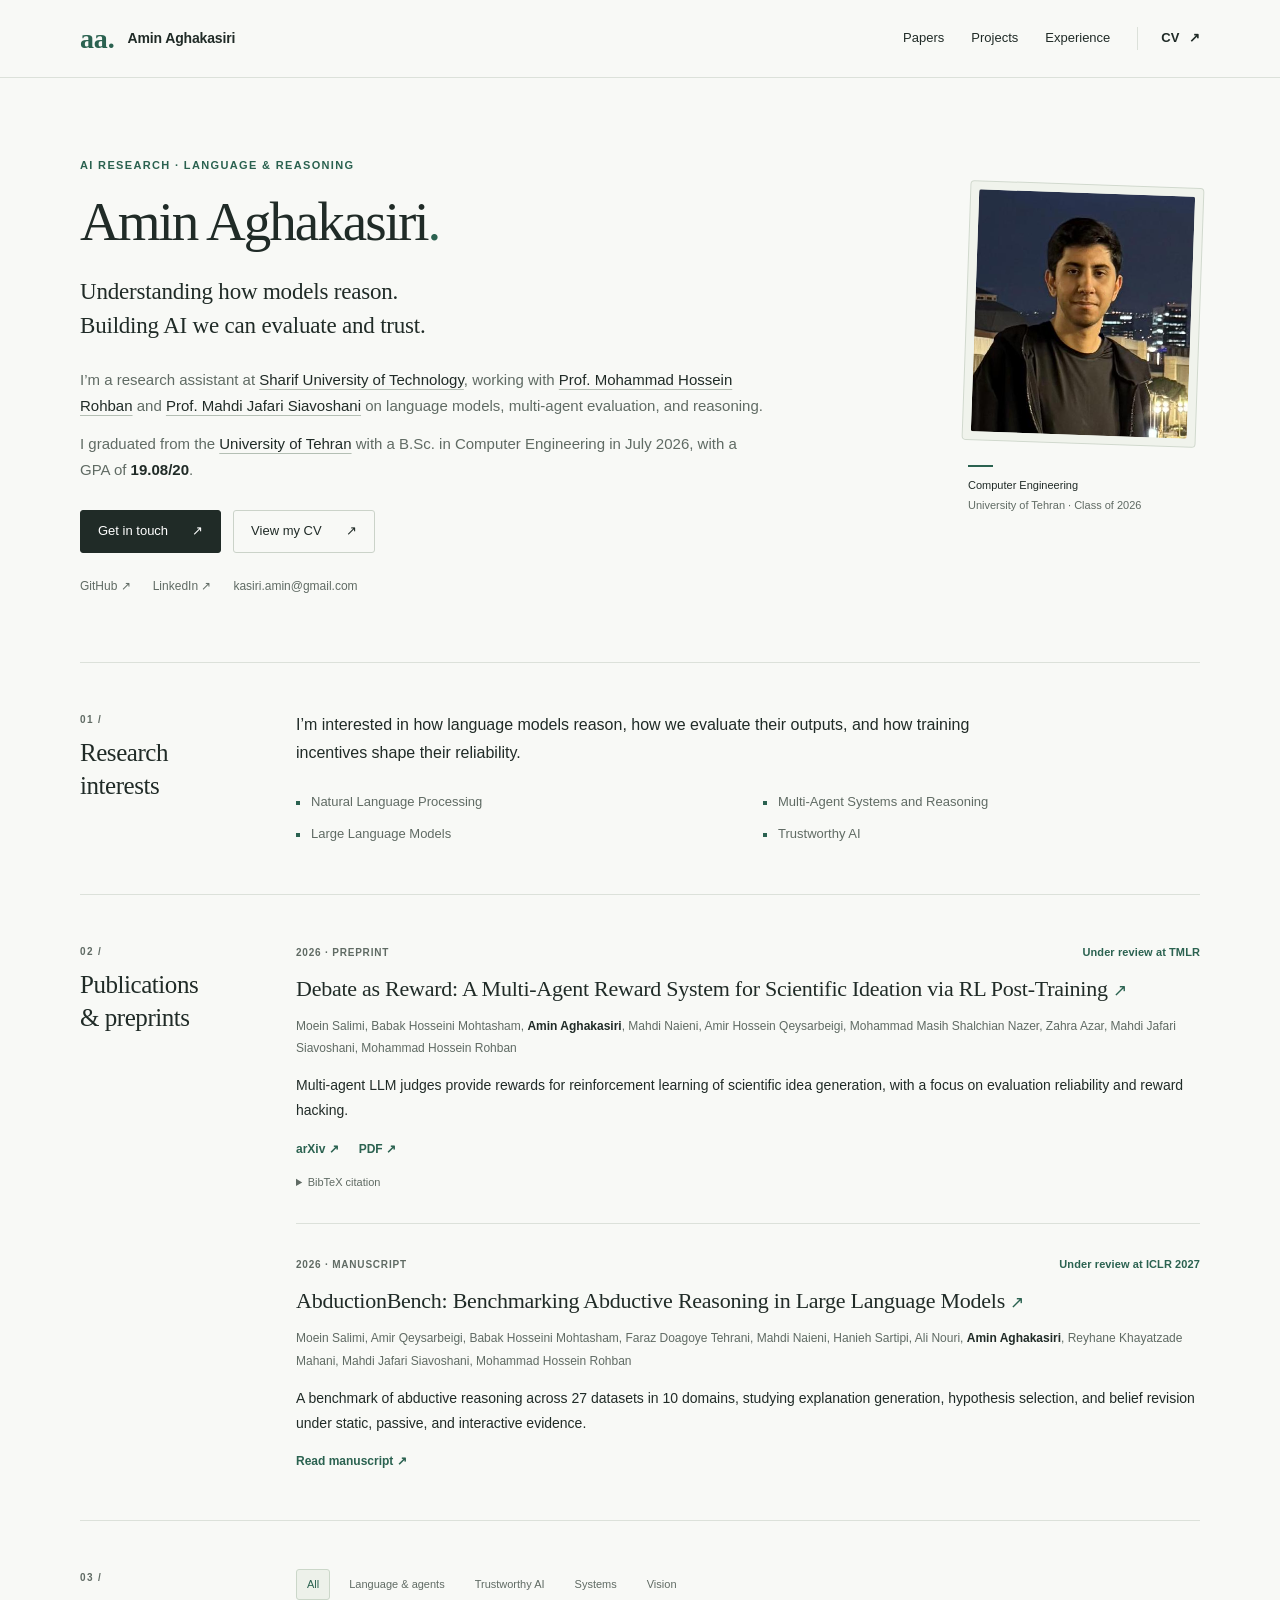
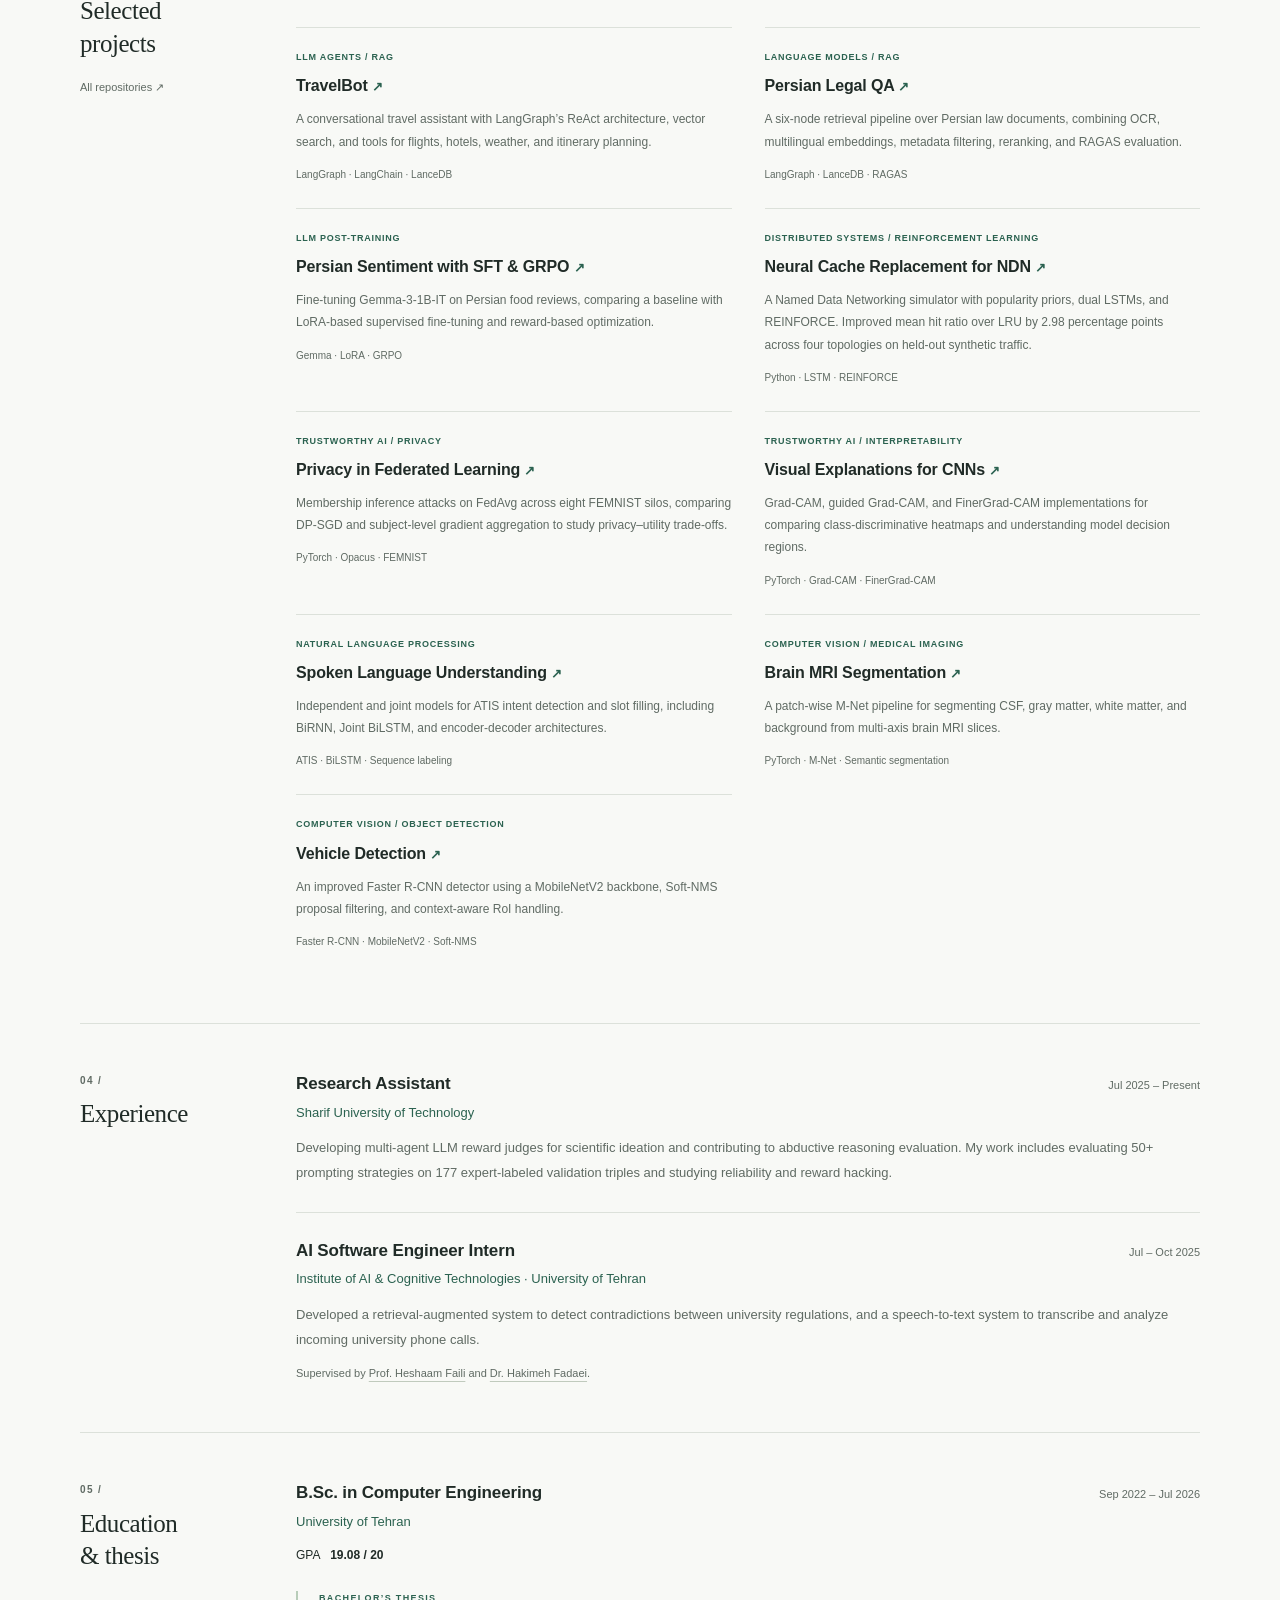
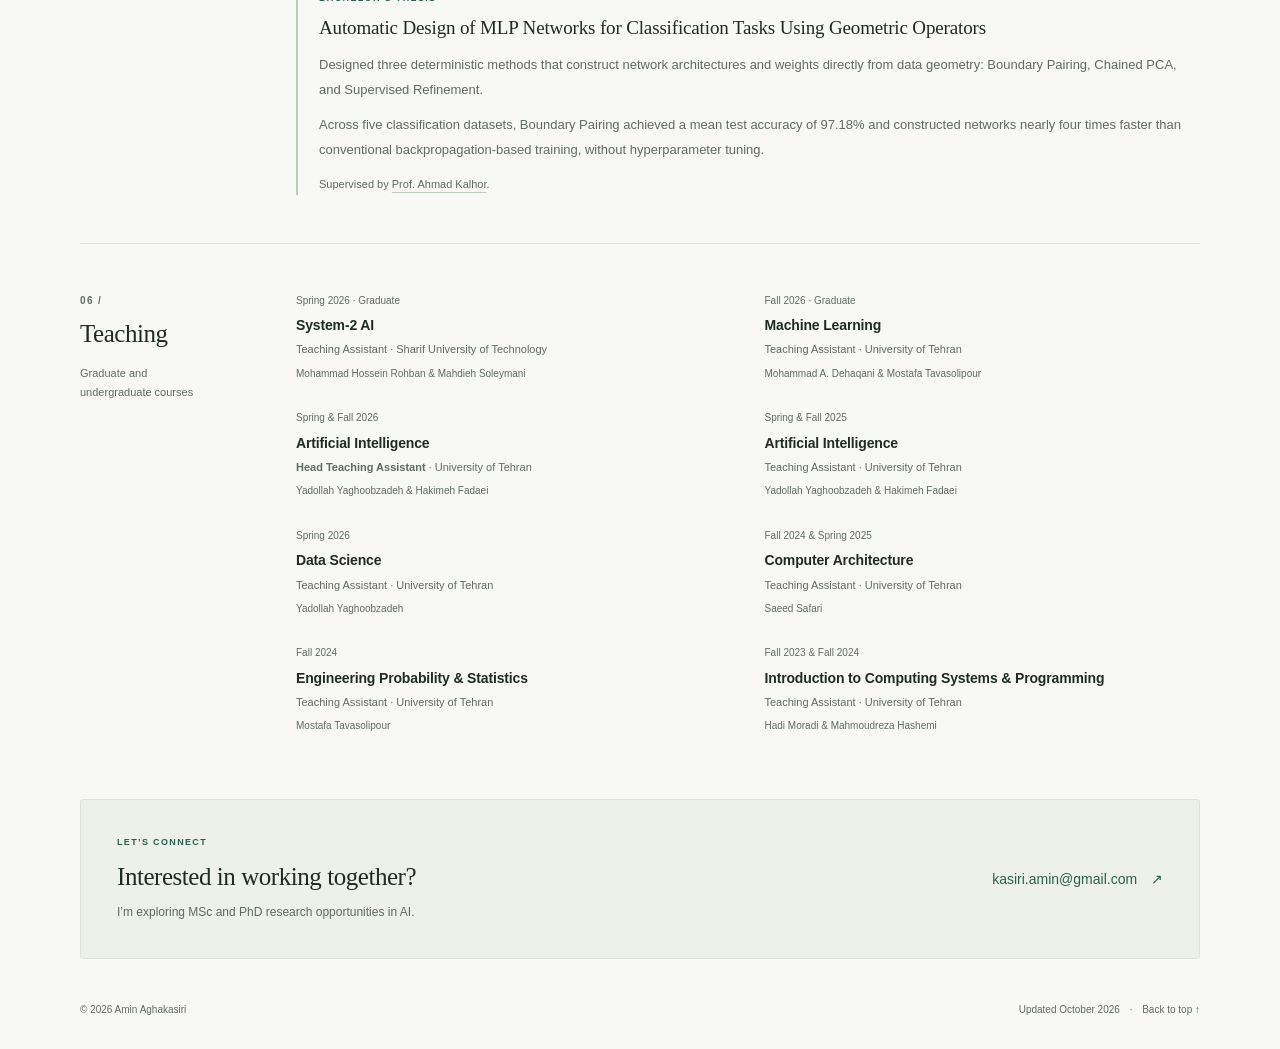
==== index.html @ 358f57e9 "Build Amin Aghakasiri's academic website with public CV" ====
<!doctype html>
<html lang="en">
<head>
  <meta charset="utf-8">
  <meta name="viewport" content="width=device-width, initial-scale=1">
  <meta name="theme-color" content="#f8f9f6">
  <meta name="description" content="Amin Aghakasiri — research assistant at Sharif University of Technology and Computer Engineering graduate of the University of Tehran. Research in language models, multi-agent systems, reasoning, and trustworthy AI.">
  <meta property="og:type" content="website">
  <meta property="og:title" content="Amin Aghakasiri | AI Research">
  <meta property="og:description" content="Language models, multi-agent systems, and reliable reasoning. Research, publications, projects, and teaching.">
  <meta property="og:url" content="https://amink8203.github.io/">
  <meta property="og:image" content="https://amink8203.github.io/assets/portrait.jpg">
  <meta name="twitter:card" content="summary">
  <link rel="canonical" href="https://amink8203.github.io/">
  <link rel="icon" href="assets/favicon.svg" type="image/svg+xml">
  <link rel="stylesheet" href="assets/style.css">
  <script src="assets/site.js" defer></script>
  <title>Amin Aghakasiri | AI Research</title>
  <script type="application/ld+json">
  {"@context":"https://schema.org","@type":"Person","name":"Amin Aghakasiri","url":"https://amink8203.github.io/","image":"https://amink8203.github.io/assets/portrait.jpg","jobTitle":"Research Assistant","affiliation":{"@type":"CollegeOrUniversity","name":"Sharif University of Technology"},"alumniOf":{"@type":"CollegeOrUniversity","name":"University of Tehran"},"sameAs":["https://github.com/Amink8203","https://www.linkedin.com/in/amin-aghakasiri/"]}
  </script>
</head>
<body>
  <a class="skip-link" href="#main">Skip to content</a>
  <header class="site-header">
    <div class="header-inner">
      <a class="wordmark" href="#about" aria-label="Amin Aghakasiri, back to introduction"><span class="monogram" aria-hidden="true">aa.</span><span>Amin Aghakasiri</span></a>
      <nav aria-label="Main navigation">
        <a href="#publications">Papers</a>
        <a href="#projects">Projects</a>
        <a href="#experience">Experience</a>
        <a class="nav-cv" href="assets/Amin_Aghakasiri_CV.pdf" target="_blank" rel="noopener">CV <span aria-hidden="true">↗</span></a>
      </nav>
    </div>
  </header>

  <main id="main">
    <section class="hero container" id="about" aria-labelledby="intro-title">
      <div class="hero-copy">
        <p class="eyebrow">AI research · Language & reasoning</p>
        <h1 id="intro-title">Amin Aghakasiri<span class="name-period">.</span></h1>
        <p class="hero-lead">Understanding how models reason.<br>Building AI we can evaluate and trust.</p>
        <div class="bio">
          <p>I’m a research assistant at <a href="https://www.sharif.edu/" target="_blank" rel="noopener">Sharif University of Technology</a>, working with <a href="https://sharif.ir/~rohban/" target="_blank" rel="noopener">Prof. Mohammad Hossein Rohban</a> and <a href="https://mahdi.jafari.siavoshani.ir/" target="_blank" rel="noopener">Prof. Mahdi Jafari Siavoshani</a> on language models, multi-agent evaluation, and reasoning.</p>
          <p>I graduated from the <a href="https://ut.ac.ir/en" target="_blank" rel="noopener">University of Tehran</a> with a B.Sc. in Computer Engineering in July 2026, with a GPA of <strong>19.08/20</strong>.</p>
        </div>
        <div class="hero-actions">
          <a class="button button-primary" href="mailto:kasiri.amin@gmail.com">Get in touch <span aria-hidden="true">↗</span></a>
          <a class="button button-secondary" href="assets/Amin_Aghakasiri_CV.pdf" target="_blank" rel="noopener">View my CV <span aria-hidden="true">↗</span></a>
        </div>
        <div class="social-links" aria-label="Professional profiles">
          <a href="https://github.com/Amink8203" target="_blank" rel="noopener">GitHub <span aria-hidden="true">↗</span></a>
          <a href="https://www.linkedin.com/in/amin-aghakasiri/" target="_blank" rel="noopener">LinkedIn <span aria-hidden="true">↗</span></a>
          <a href="mailto:kasiri.amin@gmail.com">kasiri.amin@gmail.com</a>
        </div>
      </div>
      <figure class="portrait-block">
        <div class="portrait-frame"><img src="assets/portrait.jpg" alt="Amin Aghakasiri" width="460" height="460" fetchpriority="high"></div>
        <figcaption><span class="caption-rule" aria-hidden="true"></span>Computer Engineering<br><span>University of Tehran · Class of 2026</span></figcaption>
      </figure>
    </section>

    <div class="container">
      <section class="content-section research-section" id="research" aria-labelledby="research-title">
        <div class="section-label"><span class="section-number">01 /</span><h2 id="research-title">Research<br class="desktop-break"> interests</h2></div>
        <div class="section-body">
          <p class="section-intro">I’m interested in how language models reason, how we evaluate their outputs, and how training incentives shape their reliability.</p>
          <ul class="interests-list">
            <li>Natural Language Processing</li>
            <li>Multi-Agent Systems and Reasoning</li>
            <li>Large Language Models</li>
            <li>Trustworthy AI</li>
          </ul>
        </div>
      </section>

      <section class="content-section" id="publications" aria-labelledby="publications-title">
        <div class="section-label"><span class="section-number">02 /</span><h2 id="publications-title">Publications<br class="desktop-break"> & preprints</h2></div>
        <div class="section-body publications-list">
          <article class="publication" id="debate-as-reward">
            <div class="entry-meta"><span>2026 · Preprint</span><span class="review-status">Under review at TMLR</span></div>
            <h3><a href="https://arxiv.org/abs/2604.16723" target="_blank" rel="noopener">Debate as Reward: A Multi-Agent Reward System for Scientific Ideation via RL Post-Training <span class="title-arrow" aria-hidden="true">↗</span></a></h3>
            <p class="authors">Moein Salimi, Babak Hosseini Mohtasham, <strong>Amin Aghakasiri</strong>, Mahdi Naieni, Amir Hossein Qeysarbeigi, Mohammad Masih Shalchian Nazer, Zahra Azar, Mahdi Jafari Siavoshani, Mohammad Hossein Rohban</p>
            <p class="entry-description">Multi-agent LLM judges provide rewards for reinforcement learning of scientific idea generation, with a focus on evaluation reliability and reward hacking.</p>
            <div class="paper-links"><a href="https://arxiv.org/abs/2604.16723" target="_blank" rel="noopener">arXiv <span aria-hidden="true">↗</span></a><a href="https://arxiv.org/pdf/2604.16723" target="_blank" rel="noopener">PDF <span aria-hidden="true">↗</span></a></div>
            <details class="citation"><summary>BibTeX citation</summary><div class="citation-body"><button type="button" class="copy-citation" data-copy="debate-bibtex" aria-label="Copy Debate as Reward BibTeX citation">Copy BibTeX</button><pre id="debate-bibtex"><code>@misc{salimi2026debatereward,
  title = {Debate as Reward: A Multi-Agent Reward System for Scientific Ideation via RL Post-Training},
  author = {Salimi, Moein and Hosseini Mohtasham, Babak and Aghakasiri, Amin and Naieni, Mahdi and Qeysarbeigi, Amir Hossein and Shalchian Nazer, Mohammad Masih and Azar, Zahra and Jafari Siavoshani, Mahdi and Rohban, Mohammad Hossein},
  year = {2026},
  eprint = {2604.16723},
  archivePrefix = {arXiv},
  primaryClass = {cs.AI},
  url = {https://arxiv.org/abs/2604.16723}
}</code></pre></div></details>
          </article>
          <article class="publication" id="abductionbench">
            <div class="entry-meta"><span>2026 · Manuscript</span><span class="review-status">Under review at ICLR 2027</span></div>
            <h3><a href="https://drive.google.com/file/d/1xavKQbgfeFD01yzsQydU6oQmpNNIa9wr/view?usp=sharing" target="_blank" rel="noopener">AbductionBench: Benchmarking Abductive Reasoning in Large Language Models <span class="title-arrow" aria-hidden="true">↗</span></a></h3>
            <p class="authors">Moein Salimi, Amir Qeysarbeigi, Babak Hosseini Mohtasham, Faraz Doagoye Tehrani, Mahdi Naieni, Hanieh Sartipi, Ali Nouri, <strong>Amin Aghakasiri</strong>, Reyhane Khayatzade Mahani, Mahdi Jafari Siavoshani, Mohammad Hossein Rohban</p>
            <p class="entry-description">A benchmark of abductive reasoning across 27 datasets in 10 domains, studying explanation generation, hypothesis selection, and belief revision under static, passive, and interactive evidence.</p>
            <div class="paper-links"><a href="https://drive.google.com/file/d/1xavKQbgfeFD01yzsQydU6oQmpNNIa9wr/view?usp=sharing" target="_blank" rel="noopener">Read manuscript <span aria-hidden="true">↗</span></a></div>
          </article>
        </div>
      </section>

      <section class="content-section projects-section" id="projects" aria-labelledby="projects-title">
        <div class="section-label"><span class="section-number">03 /</span><h2 id="projects-title">Selected<br class="desktop-break"> projects</h2><a class="section-side-link" href="https://github.com/Amink8203?tab=repositories" target="_blank" rel="noopener">All repositories <span aria-hidden="true">↗</span></a></div>
        <div class="section-body">
          <div class="project-filters" role="group" aria-label="Filter projects by research area" hidden>
            <button type="button" data-filter="all" aria-pressed="true">All</button>
            <button type="button" data-filter="language" aria-pressed="false">Language & agents</button>
            <button type="button" data-filter="trustworthy" aria-pressed="false">Trustworthy AI</button>
            <button type="button" data-filter="systems" aria-pressed="false">Systems</button>
            <button type="button" data-filter="vision" aria-pressed="false">Vision</button>
          </div>
          <p id="filter-status" class="sr-only" aria-live="polite" aria-atomic="true"></p>
          <div class="projects-grid">
            <article class="project" data-category="language">
              <p class="project-area">LLM agents / RAG</p>
              <h3><a href="https://github.com/Amink8203/TravelBot" target="_blank" rel="noopener">TravelBot <span aria-hidden="true">↗</span></a></h3>
              <p>A conversational travel assistant with LangGraph’s ReAct architecture, vector search, and tools for flights, hotels, weather, and itinerary planning.</p>
              <p class="project-tools">LangGraph · LangChain · LanceDB</p>
            </article>
            <article class="project" data-category="language">
              <p class="project-area">Language models / RAG</p>
              <h3><a href="https://github.com/Amink8203/Intelligent-Response-System-based-on-Country-Laws" target="_blank" rel="noopener">Persian Legal QA <span aria-hidden="true">↗</span></a></h3>
              <p>A six-node retrieval pipeline over Persian law documents, combining OCR, multilingual embeddings, metadata filtering, reranking, and RAGAS evaluation.</p>
              <p class="project-tools">LangGraph · LanceDB · RAGAS</p>
            </article>
            <article class="project" data-category="language">
              <p class="project-area">LLM post-training</p>
              <h3><a href="https://github.com/Amink8203/Food-Review-Sentiment-Analysis-with-SFT-and-GRPO" target="_blank" rel="noopener">Persian Sentiment with SFT & GRPO <span aria-hidden="true">↗</span></a></h3>
              <p>Fine-tuning Gemma-3-1B-IT on Persian food reviews, comparing a baseline with LoRA-based supervised fine-tuning and reward-based optimization.</p>
              <p class="project-tools">Gemma · LoRA · GRPO</p>
            </article>
            <article class="project" data-category="systems">
              <p class="project-area">Distributed systems / Reinforcement learning</p>
              <h3><a href="https://github.com/Amink8203/Hybrid_Neural_Cache_Replacement_for_NDN" target="_blank" rel="noopener">Neural Cache Replacement for NDN <span aria-hidden="true">↗</span></a></h3>
              <p>A Named Data Networking simulator with popularity priors, dual LSTMs, and REINFORCE. Improved mean hit ratio over LRU by 2.98 percentage points across four topologies on held-out synthetic traffic.</p>
              <p class="project-tools">Python · LSTM · REINFORCE</p>
            </article>
            <article class="project" data-category="trustworthy">
              <p class="project-area">Trustworthy AI / Privacy</p>
              <h3><a href="https://github.com/Amink8203/Trustworthy-AI-Course-Projects/tree/main/CA4" target="_blank" rel="noopener">Privacy in Federated Learning <span aria-hidden="true">↗</span></a></h3>
              <p>Membership inference attacks on FedAvg across eight FEMNIST silos, comparing DP-SGD and subject-level gradient aggregation to study privacy–utility trade-offs.</p>
              <p class="project-tools">PyTorch · Opacus · FEMNIST</p>
            </article>
            <article class="project" data-category="trustworthy vision">
              <p class="project-area">Trustworthy AI / Interpretability</p>
              <h3><a href="https://github.com/Amink8203/Trustworthy-AI-Course-Projects/tree/main/CA2" target="_blank" rel="noopener">Visual Explanations for CNNs <span aria-hidden="true">↗</span></a></h3>
              <p>Grad-CAM, guided Grad-CAM, and FinerGrad-CAM implementations for comparing class-discriminative heatmaps and understanding model decision regions.</p>
              <p class="project-tools">PyTorch · Grad-CAM · FinerGrad-CAM</p>
            </article>
            <article class="project" data-category="language">
              <p class="project-area">Natural language processing</p>
              <h3><a href="https://github.com/Amink8203/NNDL-CA4" target="_blank" rel="noopener">Spoken Language Understanding <span aria-hidden="true">↗</span></a></h3>
              <p>Independent and joint models for ATIS intent detection and slot filling, including BiRNN, Joint BiLSTM, and encoder-decoder architectures.</p>
              <p class="project-tools">ATIS · BiLSTM · Sequence labeling</p>
            </article>
            <article class="project" data-category="vision">
              <p class="project-area">Computer vision / Medical imaging</p>
              <h3><a href="https://github.com/Amink8203/NNDL-CA3" target="_blank" rel="noopener">Brain MRI Segmentation <span aria-hidden="true">↗</span></a></h3>
              <p>A patch-wise M-Net pipeline for segmenting CSF, gray matter, white matter, and background from multi-axis brain MRI slices.</p>
              <p class="project-tools">PyTorch · M-Net · Semantic segmentation</p>
            </article>
            <article class="project" data-category="vision">
              <p class="project-area">Computer vision / Object detection</p>
              <h3><a href="https://github.com/Amink8203/NNDL-CA3" target="_blank" rel="noopener">Vehicle Detection <span aria-hidden="true">↗</span></a></h3>
              <p>An improved Faster R-CNN detector using a MobileNetV2 backbone, Soft-NMS proposal filtering, and context-aware RoI handling.</p>
              <p class="project-tools">Faster R-CNN · MobileNetV2 · Soft-NMS</p>
            </article>
          </div>
        </div>
      </section>

      <section class="content-section" id="experience" aria-labelledby="experience-title">
        <div class="section-label"><span class="section-number">04 /</span><h2 id="experience-title">Experience</h2></div>
        <div class="section-body timeline">
          <article class="timeline-entry">
            <div class="timeline-heading"><h3>Research Assistant</h3><p class="entry-date">Jul 2025 – Present</p></div>
            <p class="institution">Sharif University of Technology</p>
            <p>Developing multi-agent LLM reward judges for scientific ideation and contributing to abductive reasoning evaluation. My work includes evaluating 50+ prompting strategies on 177 expert-labeled validation triples and studying reliability and reward hacking.</p>
          </article>
          <article class="timeline-entry">
            <div class="timeline-heading"><h3>AI Software Engineer Intern</h3><p class="entry-date">Jul – Oct 2025</p></div>
            <p class="institution">Institute of AI & Cognitive Technologies · University of Tehran</p>
            <p>Developed a retrieval-augmented system to detect contradictions between university regulations, and a speech-to-text system to transcribe and analyze incoming university phone calls.</p>
            <p class="entry-note">Supervised by <a href="https://profile.ut.ac.ir/en/~hfaili" target="_blank" rel="noopener">Prof. Heshaam Faili</a> and <a href="https://www.linkedin.com/in/hakimeh-shafagh-fadaei-645963a1/" target="_blank" rel="noopener">Dr. Hakimeh Fadaei</a>.</p>
          </article>
        </div>
      </section>

      <section class="content-section" id="education" aria-labelledby="education-title">
        <div class="section-label"><span class="section-number">05 /</span><h2 id="education-title">Education<br class="desktop-break"> & thesis</h2></div>
        <div class="section-body">
          <div class="timeline-heading"><h3>B.Sc. in Computer Engineering</h3><p class="entry-date">Sep 2022 – Jul 2026</p></div>
          <p class="institution">University of Tehran</p>
          <p class="gpa-line">GPA <strong>19.08 / 20</strong></p>
          <article class="thesis">
            <p class="eyebrow">Bachelor’s thesis</p>
            <h3>Automatic Design of MLP Networks for Classification Tasks Using Geometric Operators</h3>
            <p>Designed three deterministic methods that construct network architectures and weights directly from data geometry: Boundary Pairing, Chained PCA, and Supervised Refinement.</p>
            <p>Across five classification datasets, Boundary Pairing achieved a mean test accuracy of 97.18% and constructed networks nearly four times faster than conventional backpropagation-based training, without hyperparameter tuning.</p>
            <p class="entry-note">Supervised by <a href="https://profile.ut.ac.ir/en/~akalhor" target="_blank" rel="noopener">Prof. Ahmad Kalhor</a>.</p>
          </article>
        </div>
      </section>

      <section class="content-section" id="teaching" aria-labelledby="teaching-title">
        <div class="section-label"><span class="section-number">06 /</span><h2 id="teaching-title">Teaching</h2><p class="section-aside">Graduate and undergraduate courses</p></div>
        <div class="section-body teaching-grid">
          <article class="teaching-entry"><p class="entry-date">Spring 2026 · Graduate</p><h3>System-2 AI</h3><p>Teaching Assistant · Sharif University of Technology</p><p class="teaching-instructors">Mohammad Hossein Rohban & Mahdieh Soleymani</p></article>
          <article class="teaching-entry"><p class="entry-date">Fall 2026 · Graduate</p><h3>Machine Learning</h3><p>Teaching Assistant · University of Tehran</p><p class="teaching-instructors">Mohammad A. Dehaqani & Mostafa Tavasolipour</p></article>
          <article class="teaching-entry"><p class="entry-date">Spring & Fall 2026</p><h3>Artificial Intelligence</h3><p><strong>Head Teaching Assistant</strong> · University of Tehran</p><p class="teaching-instructors">Yadollah Yaghoobzadeh & Hakimeh Fadaei</p></article>
          <article class="teaching-entry"><p class="entry-date">Spring & Fall 2025</p><h3>Artificial Intelligence</h3><p>Teaching Assistant · University of Tehran</p><p class="teaching-instructors">Yadollah Yaghoobzadeh & Hakimeh Fadaei</p></article>
          <article class="teaching-entry"><p class="entry-date">Spring 2026</p><h3>Data Science</h3><p>Teaching Assistant · University of Tehran</p><p class="teaching-instructors">Yadollah Yaghoobzadeh</p></article>
          <article class="teaching-entry"><p class="entry-date">Fall 2024 & Spring 2025</p><h3>Computer Architecture</h3><p>Teaching Assistant · University of Tehran</p><p class="teaching-instructors">Saeed Safari</p></article>
          <article class="teaching-entry"><p class="entry-date">Fall 2024</p><h3>Engineering Probability & Statistics</h3><p>Teaching Assistant · University of Tehran</p><p class="teaching-instructors">Mostafa Tavasolipour</p></article>
          <article class="teaching-entry"><p class="entry-date">Fall 2023 & Fall 2024</p><h3>Introduction to Computing Systems & Programming</h3><p>Teaching Assistant · University of Tehran</p><p class="teaching-instructors">Hadi Moradi & Mahmoudreza Hashemi</p></article>
        </div>
      </section>

      <section class="contact-section" id="contact" aria-labelledby="contact-title">
        <div><p class="eyebrow">Let’s connect</p><h2 id="contact-title">Interested in working together?</h2><p>I’m exploring MSc and PhD research opportunities in AI.</p></div>
        <a class="contact-email" href="mailto:kasiri.amin@gmail.com">kasiri.amin@gmail.com <span aria-hidden="true">↗</span></a>
      </section>
    </div>
  </main>
  <footer class="site-footer container"><p>© 2026 Amin Aghakasiri</p><p>Updated October 2026 <span aria-hidden="true">·</span> <a href="#about">Back to top ↑</a></p></footer>
  <p id="copy-status" class="sr-only" aria-live="polite"></p>
</body>
</html>
---- assets/style.css ----
:root {
  color-scheme: light;
  --paper: #f8f9f6;
  --ink: #202b27;
  --muted: #606b64;
  --accent: #2b6250;
  --line: #dce1da;
  --soft: #edf1ea;
  --serif: Georgia, "Times New Roman", serif;
  --sans: -apple-system, BlinkMacSystemFont, "Segoe UI", sans-serif;
}
* { box-sizing: border-box; }
html { scroll-behavior: smooth; scroll-padding-top: 95px; }
body { margin: 0; background: var(--paper); color: var(--ink); font: 15px/1.75 var(--sans); -webkit-font-smoothing: antialiased; }
body, button { font-family: var(--sans); }
a { color: inherit; text-decoration-thickness: 1px; text-underline-offset: 4px; }
a:hover { color: var(--accent); }
button, a { -webkit-tap-highlight-color: transparent; }
a:focus-visible, button:focus-visible, summary:focus-visible { outline: 2px solid var(--accent); outline-offset: 5px; border-radius: 2px; }
button { font: inherit; }
button, summary { cursor: pointer; }
button:disabled { cursor: default; }
p, h1, h2, h3, figure { margin: 0; }
[hidden] { display: none !important; }
img { max-width: 100%; display: block; }
strong { font-weight: 650; }
.container, .header-inner { width: min(1120px, calc(100% - 96px)); margin-inline: auto; }
.skip-link { position: fixed; top: -100px; left: 16px; z-index: 20; background: var(--ink); color: white; padding: 10px 20px; }
.skip-link:focus { top: 12px; }
.site-header { position: sticky; top: 0; z-index: 10; background: rgba(248,249,246,.97); border-bottom: 1px solid var(--line); }
.header-inner { min-height: 77px; display: flex; align-items: center; justify-content: space-between; gap: 24px; }
.wordmark { display: flex; align-items: center; gap: 13px; text-decoration: none; font-size: 14px; font-weight: 600; letter-spacing: -.15px; white-space: nowrap; }
.monogram { font-family: var(--serif); font-size: 28px; font-weight: bold; color: var(--accent); line-height: 1; }
nav { display: flex; align-items: center; gap: 27px; font-size: 13px; }
nav a { text-decoration: none; }
nav a[aria-current="location"] { color: var(--accent); text-decoration: underline; text-underline-offset: 7px; }
.nav-cv { padding-left: 23px; border-left: 1px solid var(--line); font-weight: 600; }
.nav-cv span { margin-left: 6px; }
.hero { padding-block: 78px 65px; display: grid; grid-template-columns: minmax(0, 1fr) 234px; column-gap: 76px; align-items: start; }
.eyebrow, .section-number, .project-area, .entry-meta { font-size: 11px; letter-spacing: 1.35px; text-transform: uppercase; font-weight: 600; }
.eyebrow { color: var(--accent); }
h1 { font-family: var(--serif); font-weight: 400; letter-spacing: -2px; font-size: clamp(38px, 4.3vw, 59px); line-height: 1.15; margin: 15px 0 21px; }
.name-period { color: var(--accent); }
.hero-lead { font-family: var(--serif); font-size: 23px; line-height: 1.5; letter-spacing: -.2px; margin-bottom: 23px; }
.bio { color: var(--muted); max-width: 690px; }
.bio p + p { margin-top: 12px; }
.bio a { color: var(--ink); text-decoration-color: #b4bfb4; }
.bio strong { color: var(--ink); }
.hero-actions { display: flex; flex-wrap: wrap; gap: 12px; margin-top: 26px; }
.button { min-height: 43px; padding: 9px 17px; text-decoration: none; font-size: 13px; display: inline-flex; align-items: center; gap: 24px; border: 1px solid var(--ink); border-radius: 3px; }
.button-primary { background: var(--ink); color: #fff; }
.button-primary:hover { background: var(--accent); border-color: var(--accent); color: #fff; }
.button-secondary { border-color: #cbd3c9; }
.button-secondary:hover { border-color: var(--accent); }
.social-links { display: flex; flex-wrap: wrap; gap: 10px 22px; font-size: 12px; margin-top: 23px; color: var(--muted); }
.social-links a { text-decoration: none; }
.social-links a:hover { text-decoration: underline; }
.portrait-block { padding-top: 28px; }
.portrait-frame { padding: 8px; border: 1px solid #d1d9ce; border-radius: 4px; background: #f0f3ec; transform: rotate(2deg); }
.portrait-frame img { aspect-ratio: 1 / 1.12; object-fit: cover; object-position: 50% 42%; width: 100%; height: auto; border-radius: 2px; }
.portrait-block figcaption { font-size: 11px; line-height: 1.8; margin-top: 21px; padding-left: 2px; }
.portrait-block figcaption > span:last-child { color: var(--muted); }
.caption-rule { display: block; height: 2px; width: 25px; background: var(--accent); margin-bottom: 9px; }
.content-section { display: grid; grid-template-columns: 178px minmax(0, 1fr); gap: 38px; padding-block: 48px; border-top: 1px solid var(--line); }
.section-number { display: block; color: var(--muted); font-size: 10px; margin-bottom: 9px; }
h2 { font-family: var(--serif); font-size: 25px; font-weight: 400; line-height: 1.3; letter-spacing: -.45px; }
.section-body { min-width: 0; }
.section-intro { font-size: 16px; max-width: 730px; line-height: 1.8; }
.interests-list { padding: 0; list-style: none; display: grid; grid-template-columns: 1fr 1fr; gap: 9px 30px; margin: 23px 0 0; color: var(--muted); font-size: 13px; }
.interests-list li { position: relative; padding-left: 15px; }
.interests-list li::before { content: ""; width: 4px; height: 4px; background: var(--accent); position: absolute; left: 0; top: 10px; }
.publication + .publication { margin-top: 31px; padding-top: 31px; border-top: 1px solid var(--line); }
.entry-meta { display: flex; flex-wrap: wrap; align-items: baseline; justify-content: space-between; gap: 8px 20px; font-size: 10px; color: var(--muted); letter-spacing: .8px; margin-bottom: 12px; }
.review-status { color: var(--accent); text-transform: none; letter-spacing: .1px; font-size: 11px; }
h3 { font-weight: 600; line-height: 1.45; font-size: 17px; letter-spacing: -.15px; }
.publication h3 { font-family: var(--serif); font-size: 22px; line-height: 1.4; font-weight: 400; letter-spacing: -.25px; }
.publication h3 a { text-decoration: none; }
.title-arrow { font-family: var(--sans); font-size: 17px; color: var(--accent); white-space: nowrap; }
.authors { font-size: 12px; color: var(--muted); margin-top: 10px; line-height: 1.9; }
.authors strong { color: var(--ink); }
.entry-description { font-size: 14px; margin-top: 13px; line-height: 1.8; }
.paper-links { display: flex; gap: 20px; font-size: 12px; font-weight: 600; color: var(--accent); margin-top: 15px; }
.paper-links a { text-decoration: none; }
.paper-links a:hover { text-decoration: underline; }
.citation { margin-top: 13px; font-size: 11px; color: var(--muted); }
.citation summary { width: fit-content; }
.citation-body { margin-top: 12px; padding: 13px; background: var(--soft); border: 1px solid var(--line); border-radius: 3px; }
.citation pre { margin: 12px 0 0; white-space: pre-wrap; overflow-wrap: anywhere; font: 11px/1.8 Consolas, "SFMono-Regular", monospace; color: var(--ink); }
.copy-citation { background: var(--paper); border: 1px solid #b7c4b7; border-radius: 3px; color: var(--ink); padding: 5px 10px; font-size: 11px; }
.section-side-link { display: inline-block; font-size: 11px; color: var(--muted); margin-top: 18px; text-decoration: none; }
.project-filters { display: flex; flex-wrap: wrap; gap: 8px; margin-bottom: 27px; }
.project-filters button { background: transparent; border: 1px solid transparent; border-radius: 3px; color: var(--muted); font-size: 11px; padding: 5px 10px; }
.project-filters button:hover { color: var(--accent); background: var(--soft); }
.project-filters button[aria-pressed="true"] { color: var(--accent); border-color: #cbd7c9; background: var(--soft); }
.projects-grid { display: grid; grid-template-columns: 1fr 1fr; gap: 0 33px; }
.project { padding-block: 22px 24px; border-top: 1px solid var(--line); min-width: 0; }
.project-area { font-size: 9px; color: var(--accent); margin-bottom: 9px; letter-spacing: .75px; line-height: 1.7; }
.project h3 { font-size: 16px; line-height: 1.5; }
.project h3 a { text-decoration: none; }
.project h3 span { font-size: 13px; color: var(--accent); white-space: nowrap; }
.project > p:not(.project-area):not(.project-tools) { color: var(--muted); font-size: 12px; line-height: 1.85; margin-top: 10px; }
.project-tools { color: var(--muted); font-size: 10px; margin-top: 13px; line-height: 1.8; }
.timeline-entry + .timeline-entry { margin-top: 26px; padding-top: 26px; border-top: 1px solid var(--line); }
.timeline-heading { display: flex; justify-content: space-between; gap: 14px 20px; align-items: baseline; }
.entry-date { font-size: 11px; color: var(--muted); white-space: nowrap; }
.institution { color: var(--accent); font-size: 13px; margin-top: 5px; }
.timeline-entry > p:not(.institution):not(.entry-note) { font-size: 13px; line-height: 1.9; margin-top: 12px; color: var(--muted); }
.entry-note { color: var(--muted); font-size: 11px; line-height: 1.9; margin-top: 11px; }
.entry-note a { text-decoration-color: #c0cabd; }
.gpa-line { font-size: 12px; margin-top: 11px; }
.gpa-line strong { margin-left: 7px; }
.thesis { border-left: 2px solid #b8cdb9; padding-left: 21px; margin-top: 25px; }
.thesis .eyebrow { font-size: 9px; margin-bottom: 8px; }
.thesis h3 { font-family: var(--serif); font-size: 19px; font-weight: 400; }
.thesis > p:not(.eyebrow):not(.entry-note) { font-size: 13px; color: var(--muted); margin-top: 11px; line-height: 1.9; }
.section-aside { font-size: 11px; color: var(--muted); margin-top: 13px; max-width: 140px; line-height: 1.8; }
.teaching-grid { display: grid; grid-template-columns: 1fr 1fr; gap: 27px 33px; }
.teaching-entry .entry-date { font-size: 10px; }
.teaching-entry h3 { font-size: 14px; margin-top: 6px; }
.teaching-entry > p:not(.entry-date) { font-size: 11px; color: var(--muted); margin-top: 5px; }
.teaching-entry .teaching-instructors { font-size: 10px !important; }
.contact-section { margin: 16px 0 25px; background: var(--soft); padding: 35px 36px; border: 1px solid var(--line); display: flex; justify-content: space-between; gap: 20px 30px; align-items: center; border-radius: 3px; }
.contact-section .eyebrow { font-size: 9px; margin-bottom: 10px; }
.contact-section h2 { font-size: 25px; }
.contact-section p:not(.eyebrow) { font-size: 12px; color: var(--muted); margin-top: 9px; }
.contact-email { font-size: 14px; color: var(--accent); text-decoration: none; white-space: nowrap; }
.contact-email span { margin-left: 10px; }
.site-footer { padding-block: 17px 30px; display: flex; gap: 10px 20px; justify-content: space-between; color: var(--muted); font-size: 10px; }
.site-footer a { text-decoration: none; }
.site-footer span { padding-inline: 7px; }
.sr-only { position: absolute; width: 1px; height: 1px; padding: 0; margin: -1px; overflow: hidden; clip: rect(0,0,0,0); white-space: nowrap; border: 0; }
@media (min-width: 1400px) { .hero { column-gap: 90px; } }
@media (max-width: 1000px) {
  .container, .header-inner { width: calc(100% - 64px); }
  .hero { grid-template-columns: minmax(0, 1fr) 188px; gap: 35px; padding-block: 57px; }
  h1 { font-size: 44px; }
  .hero-lead { font-size: 21px; }
  .bio { font-size: 14px; }
  .portrait-block { padding-top: 35px; }
  .content-section { grid-template-columns: 145px minmax(0, 1fr); gap: 28px; }
  .interests-list { grid-template-columns: 1fr; gap: 7px; }
  .timeline-heading { flex-wrap: wrap; gap: 5px 20px; }
  .contact-section { flex-direction: column; align-items: flex-start; }
}
@media (max-width: 700px) {
  html { scroll-padding-top: 113px; }
  .container, .header-inner { width: calc(100% - 40px); }
  .header-inner { min-height: 88px; padding-block: 12px; flex-wrap: wrap; gap: 7px 15px; }
  .wordmark { font-size: 12px; }
  .monogram { font-size: 25px; }
  nav { gap: 21px; font-size: 11px; width: 100%; justify-content: space-between; }
  .nav-cv { padding-left: 20px; }
  .hero { grid-template-columns: 1fr; position: relative; padding-block: 40px 38px; }
  .hero-copy { display: contents; }
  .hero .eyebrow { font-size: 9px; padding-right: 105px; min-height: 30px; }
  h1 { font-size: clamp(32px, 6.7vw, 43px); letter-spacing: -1.2px; padding-right: 100px; margin-top: -23px; margin-bottom: 10px; line-height: 1.2; }
  .hero-lead { font-size: 21px; margin-block: -15px 0; }
  .bio { font-size: 14px; margin-top: -18px; }
  .hero-actions { margin-top: -12px; }
  .social-links { gap: 9px 17px; margin-top: -15px; font-size: 11px; }
  .portrait-block { position: absolute; top: 39px; right: 0; width: 83px; padding: 0; }
  .portrait-frame { padding: 4px; }
  .portrait-frame img { aspect-ratio: 1; }
  .portrait-block figcaption { display: none; }
  .content-section { grid-template-columns: 1fr; gap: 22px; padding-block: 33px; }
  .section-label { display: flex; align-items: baseline; flex-wrap: wrap; gap: 10px; }
  .section-number { margin-bottom: 0; font-size: 9px; }
  h2 { font-size: 25px; }
  .desktop-break { display: none; }
  .section-side-link, .section-aside { margin-top: 0; margin-left: auto; max-width: none; font-size: 10px; }
  .section-intro { font-size: 15px; }
  .interests-list { margin-top: 18px; font-size: 12px; }
  .publication h3 { font-size: 21px; }
  .entry-meta { gap: 5px 15px; font-size: 9px; }
  .review-status { font-size: 10px; }
  .authors { font-size: 11px; }
  .entry-description { font-size: 13px; }
  .projects-grid { gap: 0 22px; }
  .project h3 { font-size: 15px; }
  .project > p:not(.project-area):not(.project-tools) { font-size: 12px; }
  .project-area { font-size: 8px; }
  .project-filters { gap: 3px; margin-bottom: 21px; }
  .project-filters button { padding: 5px 7px; font-size: 10px; }
  .teaching-grid { gap: 25px; }
  .contact-section { padding: 27px 24px; margin-top: 12px; }
  .contact-section h2 { font-size: 25px; }
  .contact-email { font-size: 13px; }
  .site-footer { flex-wrap: wrap; padding-bottom: 25px; font-size: 9px; }
}
@media (max-width: 450px) {
  .projects-grid, .teaching-grid { grid-template-columns: 1fr; }
  .hero-lead { font-size: 20px; }
  .project { padding-block: 21px; }
  .project h3 { font-size: 17px; }
  .project-area { font-size: 9px; }
  .project-tools { font-size: 11px; }
  .teaching-entry h3 { font-size: 15px; }
  .button { padding: 9px 14px; gap: 18px; }
}
@media (prefers-reduced-motion: reduce) { html { scroll-behavior: auto; } }
@media print {
  :root { --paper: #fff; --ink: #000; --muted: #333; --accent: #000; }
  body { font-size: 11px; }
  .site-header, .project-filters, .hero-actions, .citation, .contact-section, .site-footer, .skip-link { display: none; }
  .container { width: 100%; }
  .hero { padding-block: 0 25px; }
  .content-section { padding-block: 20px; }
  .publication, .project, .teaching-entry, .timeline-entry { break-inside: avoid; }
  a { text-decoration: none; }
  .project[hidden] { display: block !important; }
}
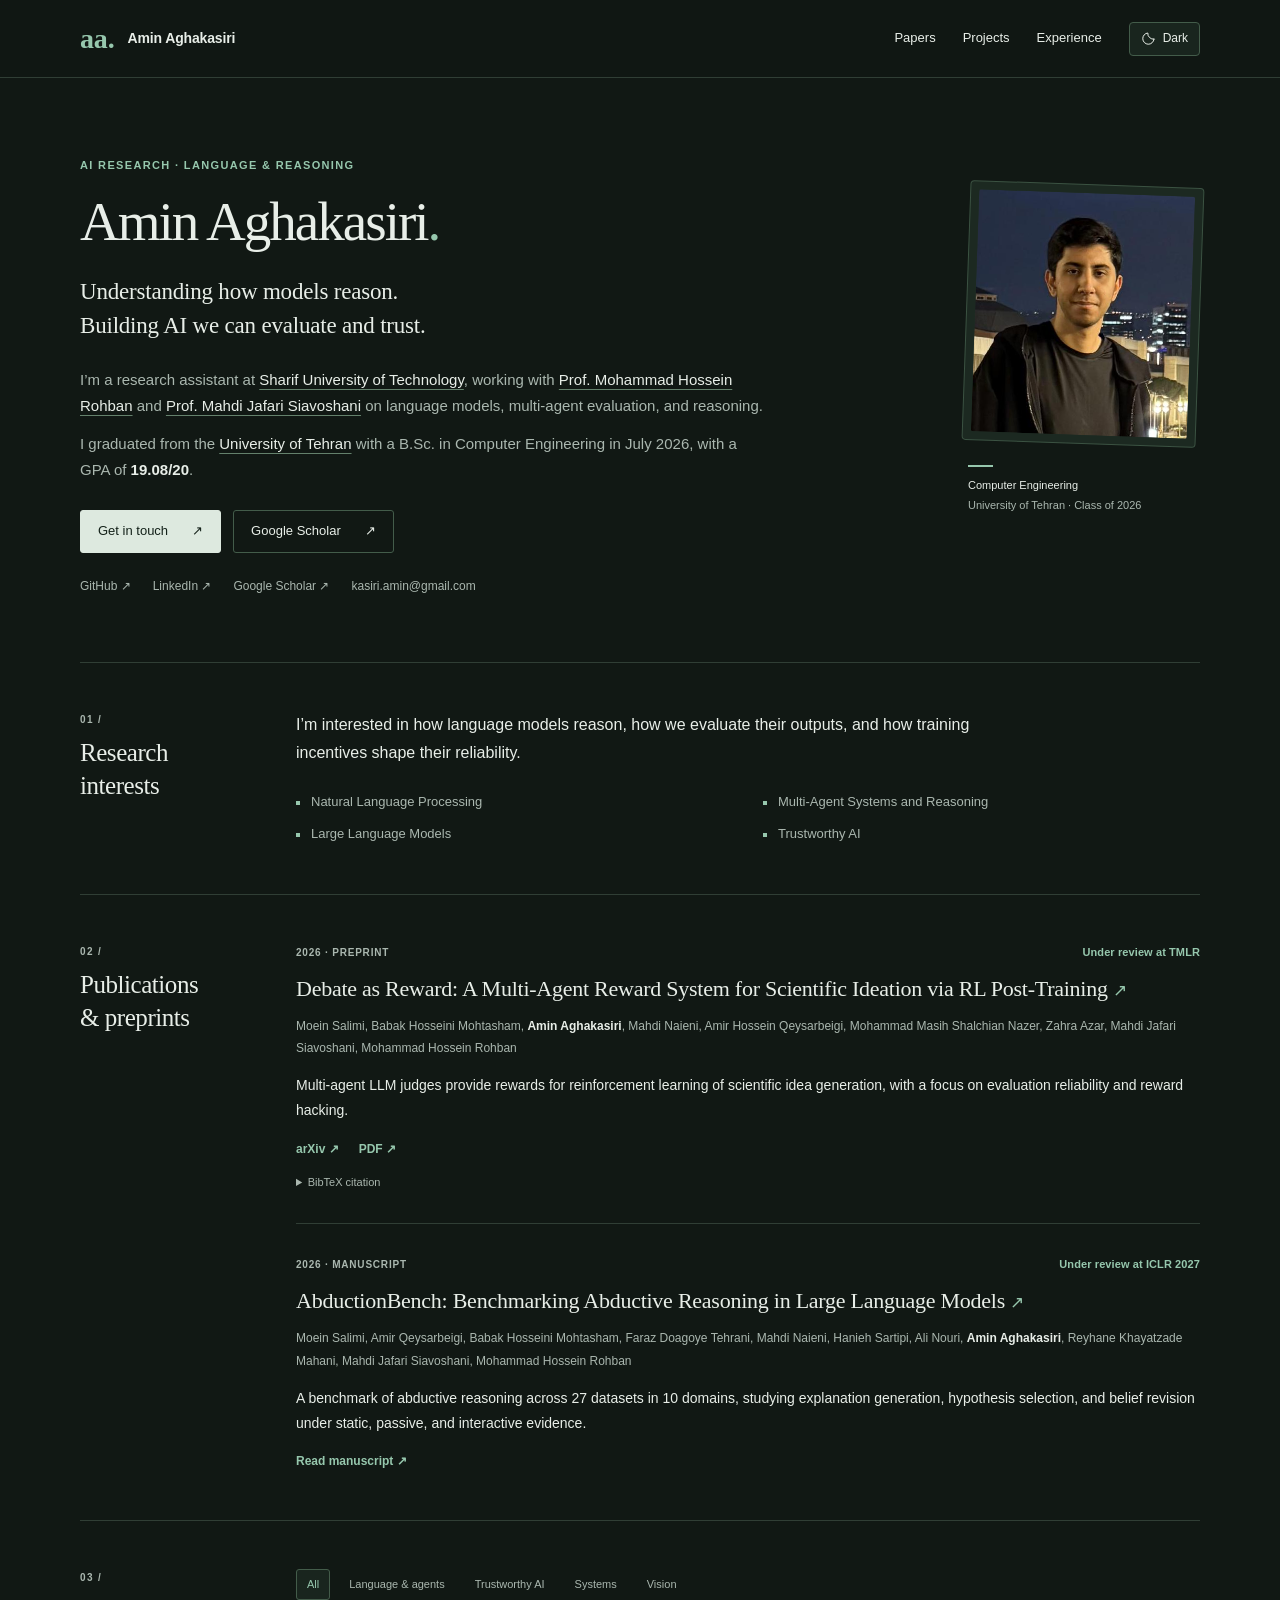
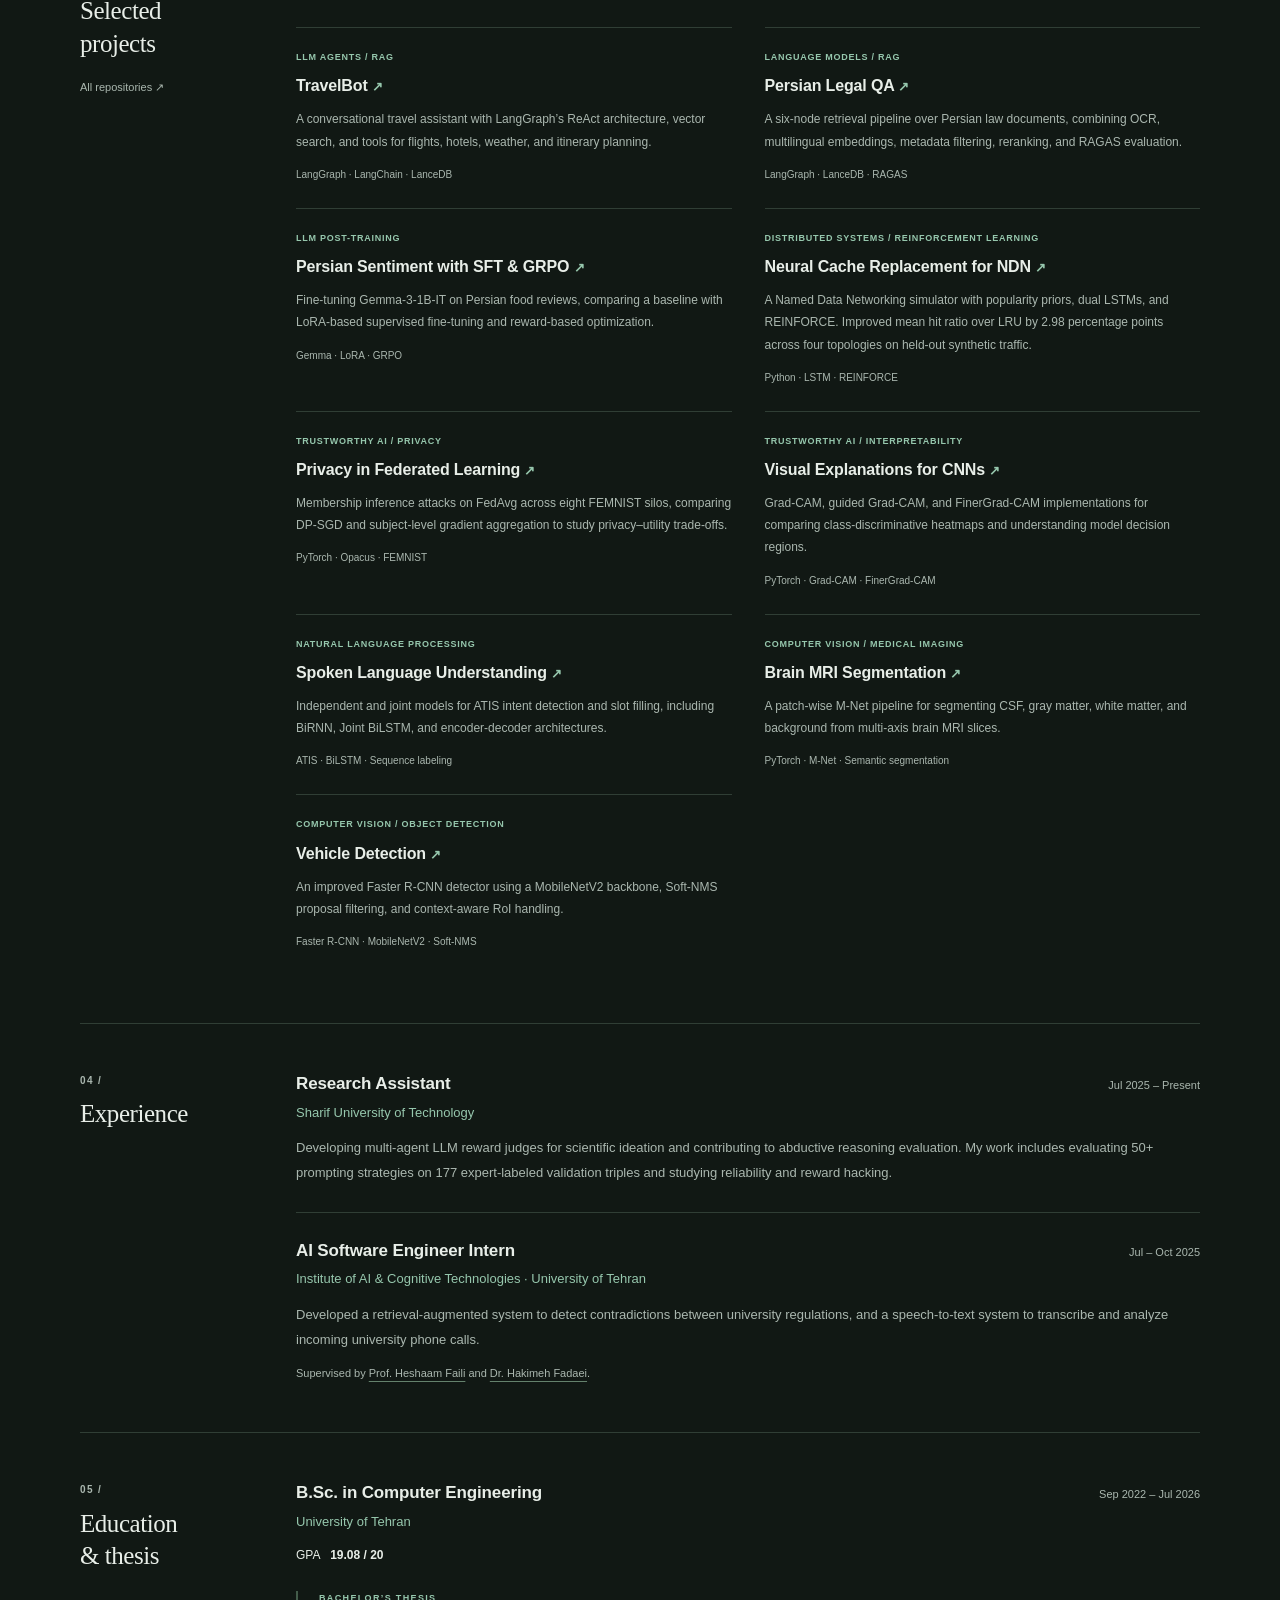
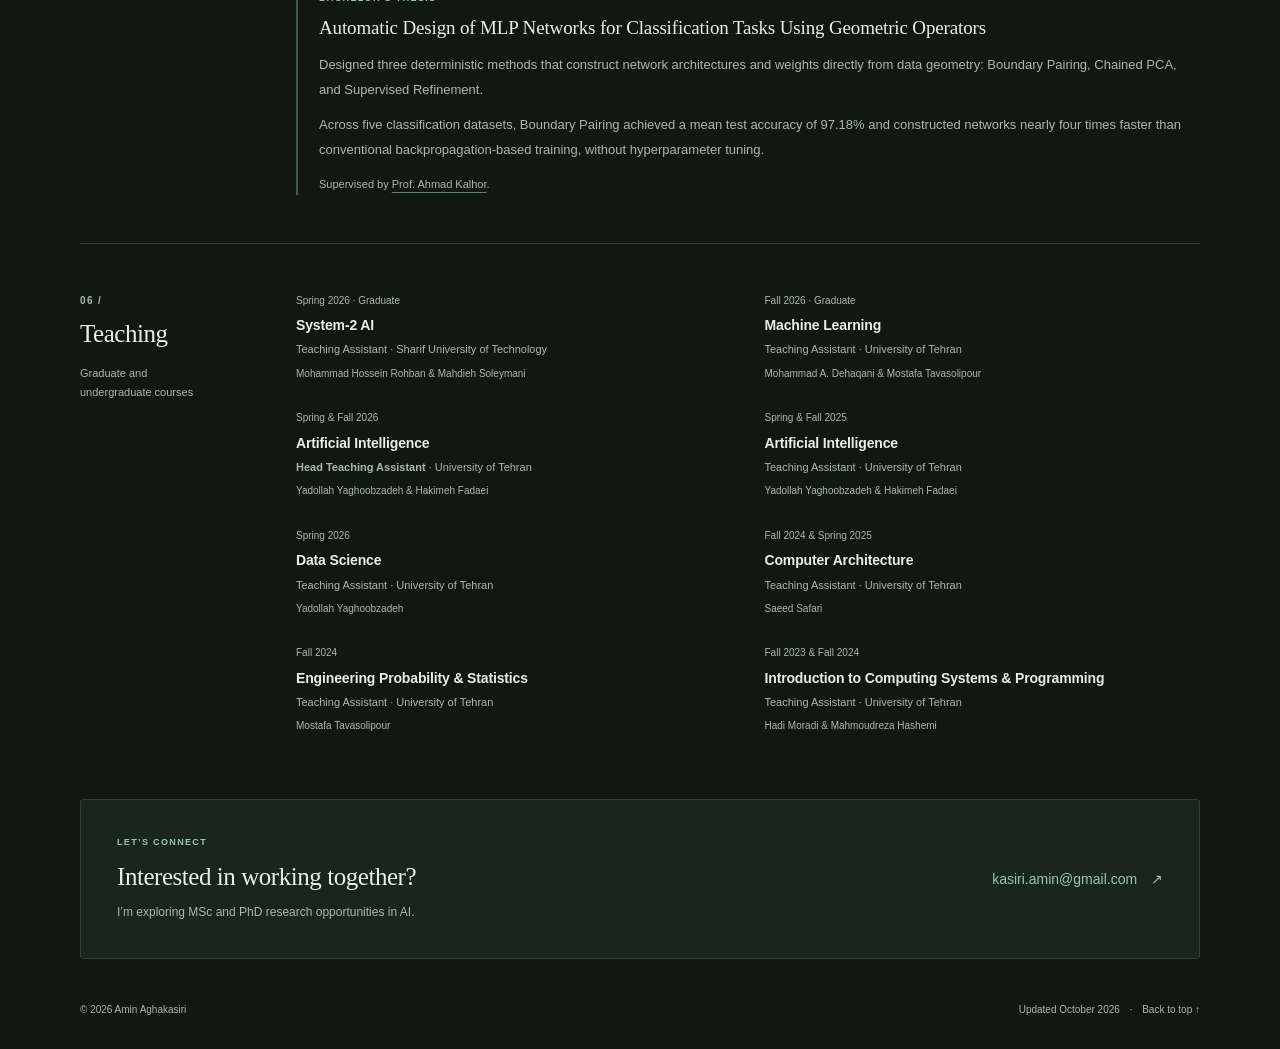
==== commit 14fa3544: "Add saved dark and light themes and Google Scholar; remove CV" ====
--- a/index.html
+++ b/index.html
@@ -1,9 +1,20 @@
 <!doctype html>
-<html lang="en">
+<html lang="en" data-theme="dark">
 <head>
   <meta charset="utf-8">
   <meta name="viewport" content="width=device-width, initial-scale=1">
-  <meta name="theme-color" content="#f8f9f6">
+  <meta name="theme-color" content="#111814">
+  <script>
+    (() => {
+      let theme = "dark";
+      try {
+        const saved = localStorage.getItem("amin-theme");
+        if (saved === "light" || saved === "dark") theme = saved;
+      } catch { /* Use the default when browser storage is unavailable. */ }
+      document.documentElement.dataset.theme = theme;
+      document.querySelector('meta[name="theme-color"]').content = theme === "dark" ? "#111814" : "#f8f9f6";
+    })();
+  </script>
   <meta name="description" content="Amin Aghakasiri — research assistant at Sharif University of Technology and Computer Engineering graduate of the University of Tehran. Research in language models, multi-agent systems, reasoning, and trustworthy AI.">
   <meta property="og:type" content="website">
   <meta property="og:title" content="Amin Aghakasiri | AI Research">
@@ -13,11 +24,11 @@
   <meta name="twitter:card" content="summary">
   <link rel="canonical" href="https://amink8203.github.io/">
   <link rel="icon" href="assets/favicon.svg" type="image/svg+xml">
-  <link rel="stylesheet" href="assets/style.css">
-  <script src="assets/site.js" defer></script>
+  <link rel="stylesheet" href="assets/style.css?v=2">
+  <script src="assets/site.js?v=2" defer></script>
   <title>Amin Aghakasiri | AI Research</title>
   <script type="application/ld+json">
-  {"@context":"https://schema.org","@type":"Person","name":"Amin Aghakasiri","url":"https://amink8203.github.io/","image":"https://amink8203.github.io/assets/portrait.jpg","jobTitle":"Research Assistant","affiliation":{"@type":"CollegeOrUniversity","name":"Sharif University of Technology"},"alumniOf":{"@type":"CollegeOrUniversity","name":"University of Tehran"},"sameAs":["https://github.com/Amink8203","https://www.linkedin.com/in/amin-aghakasiri/"]}
+  {"@context":"https://schema.org","@type":"Person","name":"Amin Aghakasiri","url":"https://amink8203.github.io/","image":"https://amink8203.github.io/assets/portrait.jpg","jobTitle":"Research Assistant","affiliation":{"@type":"CollegeOrUniversity","name":"Sharif University of Technology"},"alumniOf":{"@type":"CollegeOrUniversity","name":"University of Tehran"},"sameAs":["https://github.com/Amink8203","https://www.linkedin.com/in/amin-aghakasiri/","https://scholar.google.com/citations?user=C15308IAAAAJ&hl=en"]}
   </script>
 </head>
 <body>
@@ -29,7 +40,11 @@
         <a href="#publications">Papers</a>
         <a href="#projects">Projects</a>
         <a href="#experience">Experience</a>
-        <a class="nav-cv" href="assets/Amin_Aghakasiri_CV.pdf" target="_blank" rel="noopener">CV <span aria-hidden="true">↗</span></a>
+        <button class="theme-toggle" type="button" role="switch" aria-checked="true" aria-label="Dark theme" title="Switch to light mode" hidden>
+          <svg class="theme-icon theme-icon-moon" viewBox="0 0 24 24" fill="none" stroke="currentColor" stroke-width="1.6" stroke-linecap="round" stroke-linejoin="round" aria-hidden="true"><path d="M20.8 13.1A9 9 0 0 1 10.9 3.2a9 9 0 1 0 9.9 9.9Z"/></svg>
+          <svg class="theme-icon theme-icon-sun" viewBox="0 0 24 24" fill="none" stroke="currentColor" stroke-width="1.6" stroke-linecap="round" aria-hidden="true"><circle cx="12" cy="12" r="4"/><path d="M12 2v2m0 16v2M2 12h2m16 0h2M4.9 4.9l1.4 1.4m11.4 11.4 1.4 1.4M4.9 19.1l1.4-1.4M17.7 6.3l1.4-1.4"/></svg>
+          <span data-theme-label>Dark</span>
+        </button>
       </nav>
     </div>
   </header>
@@ -46,11 +61,12 @@
         </div>
         <div class="hero-actions">
           <a class="button button-primary" href="mailto:kasiri.amin@gmail.com">Get in touch <span aria-hidden="true">↗</span></a>
-          <a class="button button-secondary" href="assets/Amin_Aghakasiri_CV.pdf" target="_blank" rel="noopener">View my CV <span aria-hidden="true">↗</span></a>
+          <a class="button button-secondary" href="https://scholar.google.com/citations?user=C15308IAAAAJ&amp;hl=en" target="_blank" rel="noopener">Google Scholar <span aria-hidden="true">↗</span></a>
         </div>
         <div class="social-links" aria-label="Professional profiles">
           <a href="https://github.com/Amink8203" target="_blank" rel="noopener">GitHub <span aria-hidden="true">↗</span></a>
           <a href="https://www.linkedin.com/in/amin-aghakasiri/" target="_blank" rel="noopener">LinkedIn <span aria-hidden="true">↗</span></a>
+          <a href="https://scholar.google.com/citations?user=C15308IAAAAJ&amp;hl=en" target="_blank" rel="noopener">Google Scholar <span aria-hidden="true">↗</span></a>
           <a href="mailto:kasiri.amin@gmail.com">kasiri.amin@gmail.com</a>
         </div>
       </div>
--- a/assets/style.css
+++ b/assets/style.css
@@ -1,4 +1,24 @@
 :root {
+  color-scheme: dark;
+  --paper: #111814;
+  --ink: #e8eee8;
+  --muted: #aab7af;
+  --accent: #96c7ad;
+  --line: #303e35;
+  --soft: #19251e;
+  --header: rgba(17,24,20,.97);
+  --button-surface: #dde9df;
+  --button-text: #14221a;
+  --button-hover: #aad0b6;
+  --button-hover-text: #14221a;
+  --control-border: #435c4a;
+  --link-line: #64816c;
+  --portrait-border: #3b5242;
+  --portrait-background: #1c2921;
+  --serif: Georgia, "Times New Roman", serif;
+  --sans: -apple-system, BlinkMacSystemFont, "Segoe UI", sans-serif;
+}
+:root[data-theme="light"] {
   color-scheme: light;
   --paper: #f8f9f6;
   --ink: #202b27;
@@ -6,8 +26,15 @@
   --accent: #2b6250;
   --line: #dce1da;
   --soft: #edf1ea;
-  --serif: Georgia, "Times New Roman", serif;
-  --sans: -apple-system, BlinkMacSystemFont, "Segoe UI", sans-serif;
+  --header: rgba(248,249,246,.97);
+  --button-surface: #202b27;
+  --button-text: #fff;
+  --button-hover: #2b6250;
+  --button-hover-text: #fff;
+  --control-border: #cbd3c9;
+  --link-line: #b4bfb4;
+  --portrait-border: #d1d9ce;
+  --portrait-background: #f0f3ec;
 }
 * { box-sizing: border-box; }
 html { scroll-behavior: smooth; scroll-padding-top: 95px; }
@@ -25,17 +52,20 @@
 img { max-width: 100%; display: block; }
 strong { font-weight: 650; }
 .container, .header-inner { width: min(1120px, calc(100% - 96px)); margin-inline: auto; }
-.skip-link { position: fixed; top: -100px; left: 16px; z-index: 20; background: var(--ink); color: white; padding: 10px 20px; }
+.skip-link { position: fixed; top: -100px; left: 16px; z-index: 20; background: var(--button-surface); color: var(--button-text); padding: 10px 20px; }
 .skip-link:focus { top: 12px; }
-.site-header { position: sticky; top: 0; z-index: 10; background: rgba(248,249,246,.97); border-bottom: 1px solid var(--line); }
+.site-header { position: sticky; top: 0; z-index: 10; background: var(--header); border-bottom: 1px solid var(--line); }
 .header-inner { min-height: 77px; display: flex; align-items: center; justify-content: space-between; gap: 24px; }
 .wordmark { display: flex; align-items: center; gap: 13px; text-decoration: none; font-size: 14px; font-weight: 600; letter-spacing: -.15px; white-space: nowrap; }
 .monogram { font-family: var(--serif); font-size: 28px; font-weight: bold; color: var(--accent); line-height: 1; }
 nav { display: flex; align-items: center; gap: 27px; font-size: 13px; }
 nav a { text-decoration: none; }
 nav a[aria-current="location"] { color: var(--accent); text-decoration: underline; text-underline-offset: 7px; }
-.nav-cv { padding-left: 23px; border-left: 1px solid var(--line); font-weight: 600; }
-.nav-cv span { margin-left: 6px; }
+.theme-toggle { display: inline-flex; align-items: center; justify-content: center; gap: 7px; padding: 6px 11px; min-height: 34px; border: 1px solid var(--control-border); border-radius: 4px; background: var(--soft); color: var(--ink); font-size: 12px; line-height: 1.4; }
+.theme-toggle:hover { border-color: var(--accent); color: var(--accent); }
+.theme-icon { width: 15px; height: 15px; flex-shrink: 0; }
+.theme-icon-sun, :root[data-theme="light"] .theme-icon-moon { display: none; }
+:root[data-theme="light"] .theme-icon-sun { display: block; }
 .hero { padding-block: 78px 65px; display: grid; grid-template-columns: minmax(0, 1fr) 234px; column-gap: 76px; align-items: start; }
 .eyebrow, .section-number, .project-area, .entry-meta { font-size: 11px; letter-spacing: 1.35px; text-transform: uppercase; font-weight: 600; }
 .eyebrow { color: var(--accent); }
@@ -44,19 +74,19 @@
 .hero-lead { font-family: var(--serif); font-size: 23px; line-height: 1.5; letter-spacing: -.2px; margin-bottom: 23px; }
 .bio { color: var(--muted); max-width: 690px; }
 .bio p + p { margin-top: 12px; }
-.bio a { color: var(--ink); text-decoration-color: #b4bfb4; }
+.bio a { color: var(--ink); text-decoration-color: var(--link-line); }
 .bio strong { color: var(--ink); }
 .hero-actions { display: flex; flex-wrap: wrap; gap: 12px; margin-top: 26px; }
 .button { min-height: 43px; padding: 9px 17px; text-decoration: none; font-size: 13px; display: inline-flex; align-items: center; gap: 24px; border: 1px solid var(--ink); border-radius: 3px; }
-.button-primary { background: var(--ink); color: #fff; }
-.button-primary:hover { background: var(--accent); border-color: var(--accent); color: #fff; }
-.button-secondary { border-color: #cbd3c9; }
+.button-primary { background: var(--button-surface); border-color: var(--button-surface); color: var(--button-text); }
+.button-primary:hover { background: var(--button-hover); border-color: var(--button-hover); color: var(--button-hover-text); }
+.button-secondary { border-color: var(--control-border); }
 .button-secondary:hover { border-color: var(--accent); }
 .social-links { display: flex; flex-wrap: wrap; gap: 10px 22px; font-size: 12px; margin-top: 23px; color: var(--muted); }
 .social-links a { text-decoration: none; }
 .social-links a:hover { text-decoration: underline; }
 .portrait-block { padding-top: 28px; }
-.portrait-frame { padding: 8px; border: 1px solid #d1d9ce; border-radius: 4px; background: #f0f3ec; transform: rotate(2deg); }
+.portrait-frame { padding: 8px; border: 1px solid var(--portrait-border); border-radius: 4px; background: var(--portrait-background); transform: rotate(2deg); }
 .portrait-frame img { aspect-ratio: 1 / 1.12; object-fit: cover; object-position: 50% 42%; width: 100%; height: auto; border-radius: 2px; }
 .portrait-block figcaption { font-size: 11px; line-height: 1.8; margin-top: 21px; padding-left: 2px; }
 .portrait-block figcaption > span:last-child { color: var(--muted); }
@@ -86,12 +116,12 @@
 .citation summary { width: fit-content; }
 .citation-body { margin-top: 12px; padding: 13px; background: var(--soft); border: 1px solid var(--line); border-radius: 3px; }
 .citation pre { margin: 12px 0 0; white-space: pre-wrap; overflow-wrap: anywhere; font: 11px/1.8 Consolas, "SFMono-Regular", monospace; color: var(--ink); }
-.copy-citation { background: var(--paper); border: 1px solid #b7c4b7; border-radius: 3px; color: var(--ink); padding: 5px 10px; font-size: 11px; }
+.copy-citation { background: var(--paper); border: 1px solid var(--control-border); border-radius: 3px; color: var(--ink); padding: 5px 10px; font-size: 11px; }
 .section-side-link { display: inline-block; font-size: 11px; color: var(--muted); margin-top: 18px; text-decoration: none; }
 .project-filters { display: flex; flex-wrap: wrap; gap: 8px; margin-bottom: 27px; }
 .project-filters button { background: transparent; border: 1px solid transparent; border-radius: 3px; color: var(--muted); font-size: 11px; padding: 5px 10px; }
 .project-filters button:hover { color: var(--accent); background: var(--soft); }
-.project-filters button[aria-pressed="true"] { color: var(--accent); border-color: #cbd7c9; background: var(--soft); }
+.project-filters button[aria-pressed="true"] { color: var(--accent); border-color: var(--control-border); background: var(--soft); }
 .projects-grid { display: grid; grid-template-columns: 1fr 1fr; gap: 0 33px; }
 .project { padding-block: 22px 24px; border-top: 1px solid var(--line); min-width: 0; }
 .project-area { font-size: 9px; color: var(--accent); margin-bottom: 9px; letter-spacing: .75px; line-height: 1.7; }
@@ -106,10 +136,10 @@
 .institution { color: var(--accent); font-size: 13px; margin-top: 5px; }
 .timeline-entry > p:not(.institution):not(.entry-note) { font-size: 13px; line-height: 1.9; margin-top: 12px; color: var(--muted); }
 .entry-note { color: var(--muted); font-size: 11px; line-height: 1.9; margin-top: 11px; }
-.entry-note a { text-decoration-color: #c0cabd; }
+.entry-note a { text-decoration-color: var(--link-line); }
 .gpa-line { font-size: 12px; margin-top: 11px; }
 .gpa-line strong { margin-left: 7px; }
-.thesis { border-left: 2px solid #b8cdb9; padding-left: 21px; margin-top: 25px; }
+.thesis { border-left: 2px solid var(--control-border); padding-left: 21px; margin-top: 25px; }
 .thesis .eyebrow { font-size: 9px; margin-bottom: 8px; }
 .thesis h3 { font-family: var(--serif); font-size: 19px; font-weight: 400; }
 .thesis > p:not(.eyebrow):not(.entry-note) { font-size: 13px; color: var(--muted); margin-top: 11px; line-height: 1.9; }
@@ -149,8 +179,8 @@
   .wordmark { font-size: 12px; }
   .monogram { font-size: 25px; }
   nav { gap: 21px; font-size: 11px; width: 100%; justify-content: space-between; }
-  .nav-cv { padding-left: 20px; }
-  .hero { grid-template-columns: 1fr; position: relative; padding-block: 40px 38px; }
+  .theme-toggle { padding: 5px 8px; font-size: 11px; min-height: 30px; }
+  .hero { grid-template-columns: minmax(0, 1fr); position: relative; padding-block: 40px 38px; }
   .hero-copy { display: contents; }
   .hero .eyebrow { font-size: 9px; padding-right: 105px; min-height: 30px; }
   h1 { font-size: clamp(32px, 6.7vw, 43px); letter-spacing: -1.2px; padding-right: 100px; margin-top: -23px; margin-bottom: 10px; line-height: 1.2; }
@@ -197,9 +227,19 @@
   .teaching-entry h3 { font-size: 15px; }
   .button { padding: 9px 14px; gap: 18px; }
 }
+@media (max-width: 280px) {
+  nav { gap: 8px; font-size: 10px; }
+  .theme-toggle { padding: 5px; }
+  .theme-toggle [data-theme-label] { display: none; }
+  .hero .eyebrow { font-size: 8px; letter-spacing: .8px; padding-right: 64px; }
+  h1 { font-size: 24px; padding-right: 64px; }
+  .portrait-block { width: 56px; }
+  .contact-section { padding: 24px 16px; }
+  .contact-email { font-size: 11px; white-space: normal; overflow-wrap: anywhere; }
+}
 @media (prefers-reduced-motion: reduce) { html { scroll-behavior: auto; } }
 @media print {
-  :root { --paper: #fff; --ink: #000; --muted: #333; --accent: #000; }
+  :root, :root[data-theme] { color-scheme: light; --paper: #fff; --ink: #000; --muted: #333; --accent: #000; --line: #ccc; --soft: #fff; }
   body { font-size: 11px; }
   .site-header, .project-filters, .hero-actions, .citation, .contact-section, .site-footer, .skip-link { display: none; }
   .container { width: 100%; }
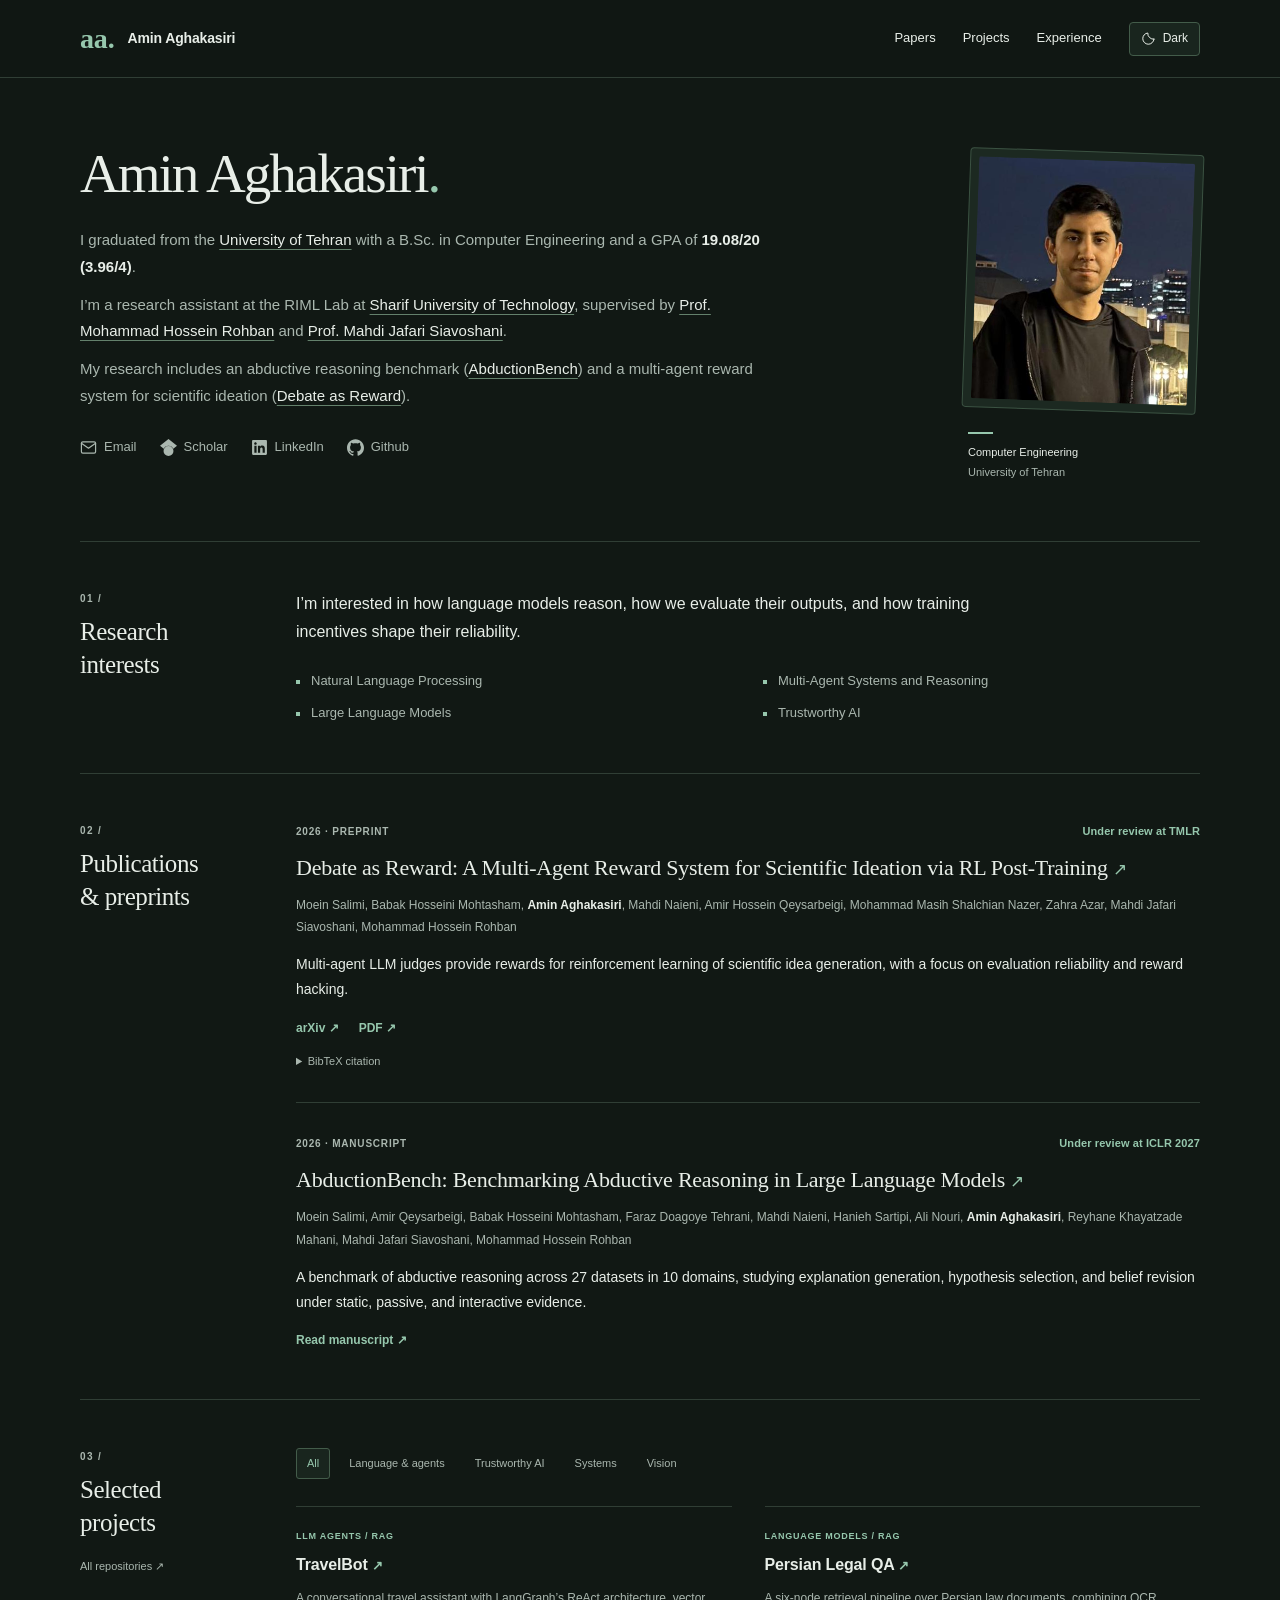
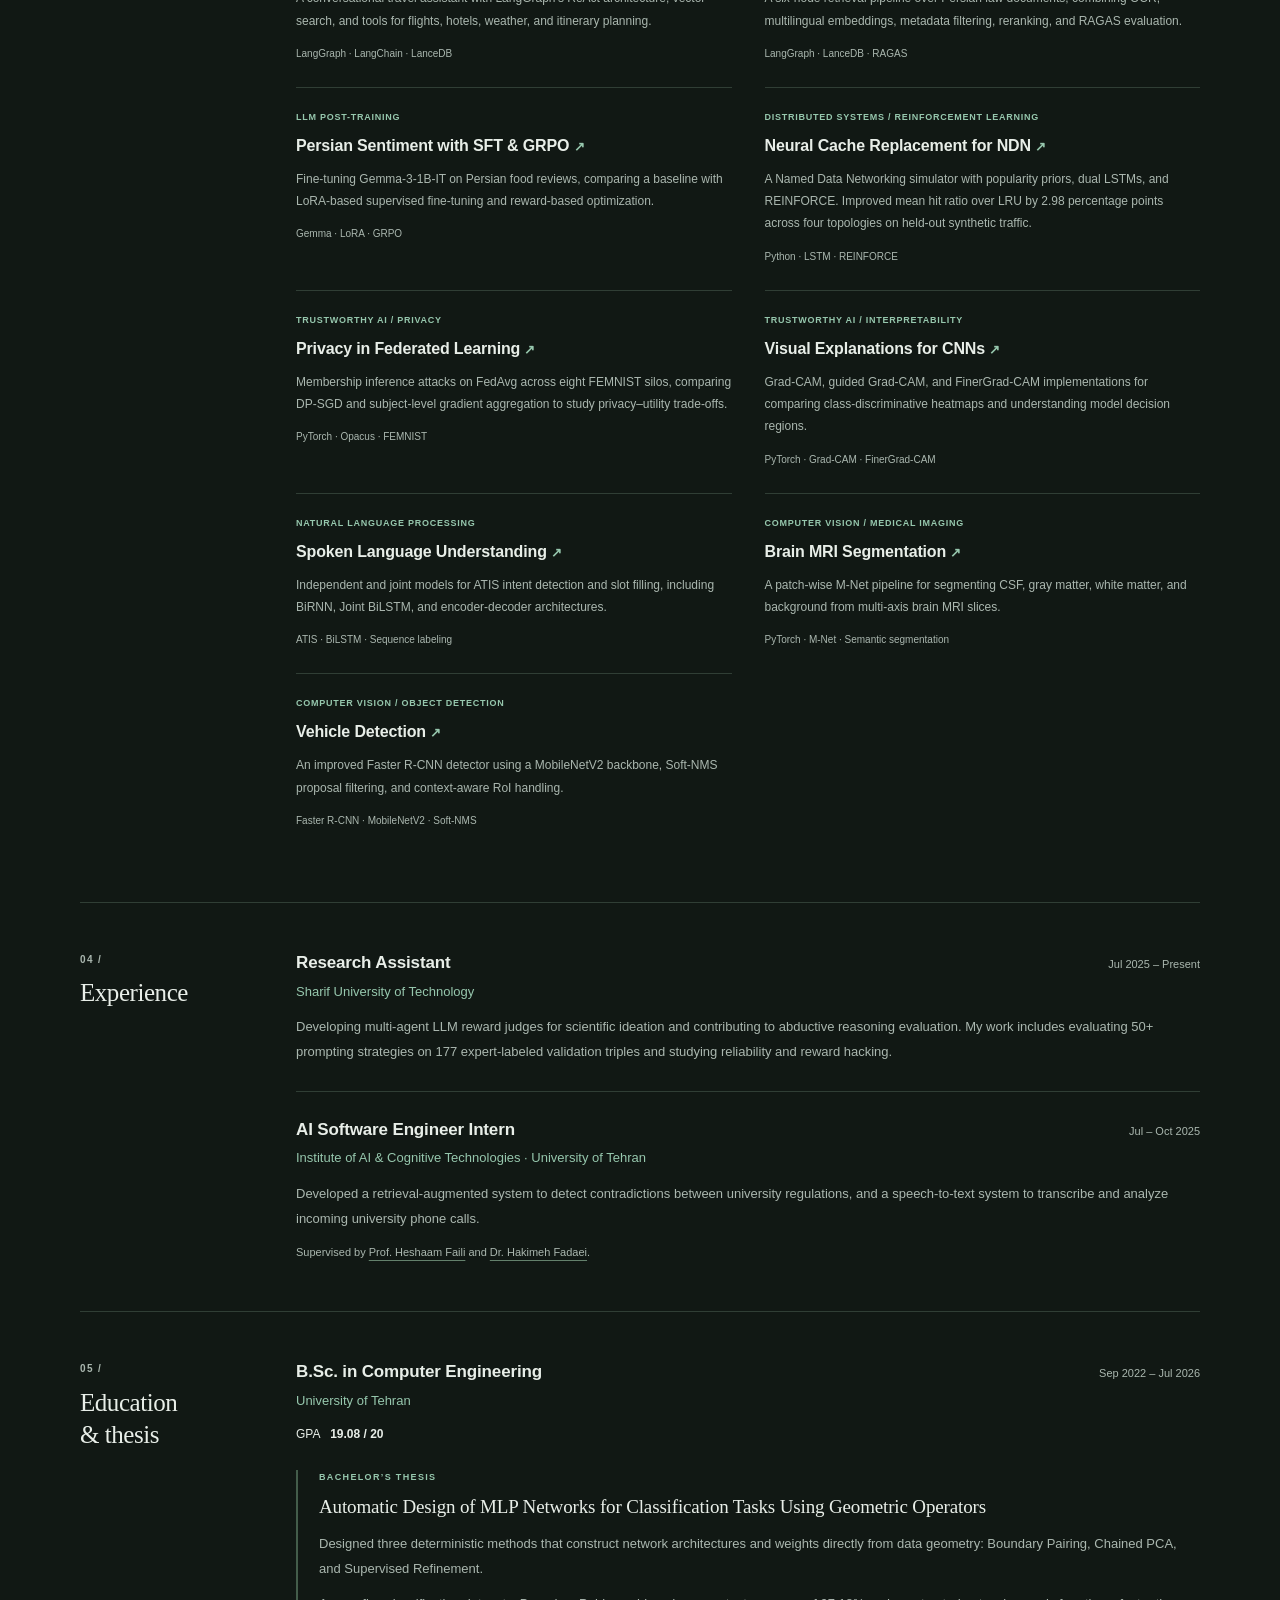
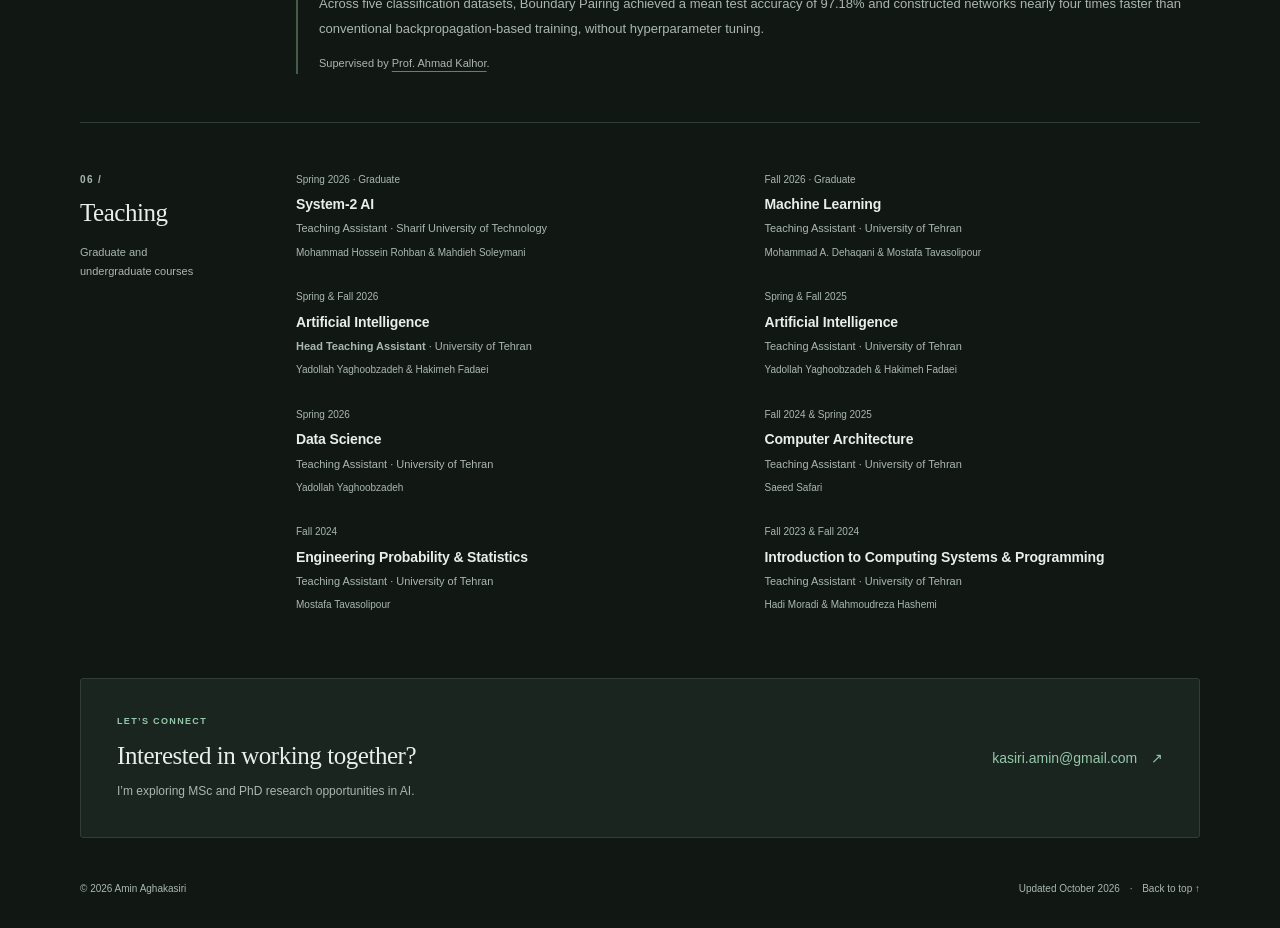
==== commit e764c0ab: "Simplify personal introduction and add profile link logos" ====
--- a/index.html
+++ b/index.html
@@ -24,7 +24,7 @@
   <meta name="twitter:card" content="summary">
   <link rel="canonical" href="https://amink8203.github.io/">
   <link rel="icon" href="assets/favicon.svg" type="image/svg+xml">
-  <link rel="stylesheet" href="assets/style.css?v=2">
+  <link rel="stylesheet" href="assets/style.css?v=3">
   <script src="assets/site.js?v=2" defer></script>
   <title>Amin Aghakasiri | AI Research</title>
   <script type="application/ld+json">
@@ -52,27 +52,23 @@
   <main id="main">
     <section class="hero container" id="about" aria-labelledby="intro-title">
       <div class="hero-copy">
-        <p class="eyebrow">AI research · Language & reasoning</p>
         <h1 id="intro-title">Amin Aghakasiri<span class="name-period">.</span></h1>
-        <p class="hero-lead">Understanding how models reason.<br>Building AI we can evaluate and trust.</p>
         <div class="bio">
-          <p>I’m a research assistant at <a href="https://www.sharif.edu/" target="_blank" rel="noopener">Sharif University of Technology</a>, working with <a href="https://sharif.ir/~rohban/" target="_blank" rel="noopener">Prof. Mohammad Hossein Rohban</a> and <a href="https://mahdi.jafari.siavoshani.ir/" target="_blank" rel="noopener">Prof. Mahdi Jafari Siavoshani</a> on language models, multi-agent evaluation, and reasoning.</p>
-          <p>I graduated from the <a href="https://ut.ac.ir/en" target="_blank" rel="noopener">University of Tehran</a> with a B.Sc. in Computer Engineering in July 2026, with a GPA of <strong>19.08/20</strong>.</p>
-        </div>
-        <div class="hero-actions">
-          <a class="button button-primary" href="mailto:kasiri.amin@gmail.com">Get in touch <span aria-hidden="true">↗</span></a>
-          <a class="button button-secondary" href="https://scholar.google.com/citations?user=C15308IAAAAJ&amp;hl=en" target="_blank" rel="noopener">Google Scholar <span aria-hidden="true">↗</span></a>
+          <p>I graduated from the <a href="https://ut.ac.ir/en" target="_blank" rel="noopener">University of Tehran</a> with a B.Sc. in Computer Engineering and a GPA of <strong>19.08/20 (3.96/4)</strong>.</p>
+          <p>I’m a research assistant at the RIML Lab at <a href="https://www.sharif.edu/" target="_blank" rel="noopener">Sharif University of Technology</a>, supervised by <a href="https://sharif.ir/~rohban/" target="_blank" rel="noopener">Prof. Mohammad Hossein Rohban</a> and <a href="https://mahdi.jafari.siavoshani.ir/" target="_blank" rel="noopener">Prof. Mahdi Jafari Siavoshani</a>.</p>
+          <p>My research includes an abductive reasoning benchmark (<a href="#abductionbench">AbductionBench</a>) and a multi-agent reward system for scientific ideation (<a href="#debate-as-reward">Debate as Reward</a>).</p>
         </div>
         <div class="social-links" aria-label="Professional profiles">
-          <a href="https://github.com/Amink8203" target="_blank" rel="noopener">GitHub <span aria-hidden="true">↗</span></a>
-          <a href="https://www.linkedin.com/in/amin-aghakasiri/" target="_blank" rel="noopener">LinkedIn <span aria-hidden="true">↗</span></a>
-          <a href="https://scholar.google.com/citations?user=C15308IAAAAJ&amp;hl=en" target="_blank" rel="noopener">Google Scholar <span aria-hidden="true">↗</span></a>
-          <a href="mailto:kasiri.amin@gmail.com">kasiri.amin@gmail.com</a>
+          <a href="mailto:kasiri.amin@gmail.com"><svg class="social-icon" viewBox="0 0 24 24" fill="none" stroke="currentColor" stroke-width="1.7" stroke-linecap="round" stroke-linejoin="round" aria-hidden="true"><rect x="2" y="4" width="20" height="16" rx="2"/><path d="m2 6 10 7L22 6"/></svg><span>Email</span></a>
+          <a href="https://scholar.google.com/citations?user=C15308IAAAAJ&amp;hl=en" target="_blank" rel="noopener"><svg class="social-icon" viewBox="0 0 24 24" fill="currentColor" aria-hidden="true"><path d="M5.242 13.769L0 9.5 12 0l12 9.5-5.242 4.269C17.548 11.249 14.978 9.5 12 9.5c-2.977 0-5.548 1.748-6.758 4.269zM12 10a7 7 0 1 0 0 14 7 7 0 0 0 0-14z"/></svg><span>Scholar</span></a>
+          <!-- LinkedIn icon: Font Awesome Free, Fonticons, Inc. (CC BY 4.0). -->
+          <a href="https://www.linkedin.com/in/amin-aghakasiri/" target="_blank" rel="noopener"><svg class="social-icon" viewBox="0 0 448 512" fill="currentColor" aria-hidden="true"><path d="M416 32H31.9C14.3 32 0 46.5 0 64.3v383.4C0 465.5 14.3 480 31.9 480H416c17.6 0 32-14.5 32-32.3V64.3c0-17.8-14.4-32.3-32-32.3zM135.4 416H69V202.2h66.5V416zm-33.2-243c-21.3 0-38.5-17.3-38.5-38.5S80.9 96 102.2 96c21.2 0 38.5 17.3 38.5 38.5 0 21.3-17.2 38.5-38.5 38.5zm282.1 243h-66.4V312c0-24.8-.5-56.7-34.5-56.7-34.6 0-39.9 27-39.9 54.9V416h-66.4V202.2h63.7v29.2h.9c8.9-16.8 30.6-34.5 62.9-34.5 67.2 0 79.7 44.3 79.7 101.9V416z"/></svg><span>LinkedIn</span></a>
+          <a href="https://github.com/Amink8203" target="_blank" rel="noopener"><svg class="social-icon" viewBox="0 0 24 24" fill="currentColor" aria-hidden="true"><path d="M12 .297c-6.63 0-12 5.373-12 12 0 5.303 3.438 9.8 8.205 11.385.6.113.82-.258.82-.577 0-.285-.01-1.04-.015-2.04-3.338.724-4.042-1.61-4.042-1.61C4.422 18.07 3.633 17.7 3.633 17.7c-1.087-.744.084-.729.084-.729 1.205.084 1.838 1.236 1.838 1.236 1.07 1.835 2.809 1.305 3.495.998.108-.776.417-1.305.76-1.605-2.665-.3-5.466-1.332-5.466-5.93 0-1.31.465-2.38 1.235-3.22-.135-.303-.54-1.523.105-3.176 0 0 1.005-.322 3.3 1.23.96-.267 1.98-.399 3-.405 1.02.006 2.04.138 3 .405 2.28-1.552 3.285-1.23 3.285-1.23.645 1.653.24 2.873.12 3.176.765.84 1.23 1.91 1.23 3.22 0 4.61-2.805 5.625-5.475 5.92.42.36.81 1.096.81 2.22 0 1.606-.015 2.896-.015 3.286 0 .315.21.69.825.57C20.565 22.092 24 17.592 24 12.297c0-6.627-5.373-12-12-12"/></svg><span>Github</span></a>
         </div>
       </div>
       <figure class="portrait-block">
         <div class="portrait-frame"><img src="assets/portrait.jpg" alt="Amin Aghakasiri" width="460" height="460" fetchpriority="high"></div>
-        <figcaption><span class="caption-rule" aria-hidden="true"></span>Computer Engineering<br><span>University of Tehran · Class of 2026</span></figcaption>
+        <figcaption><span class="caption-rule" aria-hidden="true"></span>Computer Engineering<br><span>University of Tehran</span></figcaption>
       </figure>
     </section>
 
--- a/assets/style.css
+++ b/assets/style.css
@@ -66,26 +66,26 @@
 .theme-icon { width: 15px; height: 15px; flex-shrink: 0; }
 .theme-icon-sun, :root[data-theme="light"] .theme-icon-moon { display: none; }
 :root[data-theme="light"] .theme-icon-sun { display: block; }
-.hero { padding-block: 78px 65px; display: grid; grid-template-columns: minmax(0, 1fr) 234px; column-gap: 76px; align-items: start; }
+.hero { padding-block: 64px 58px; display: grid; grid-template-columns: minmax(0, 1fr) 234px; column-gap: 76px; align-items: start; }
 .eyebrow, .section-number, .project-area, .entry-meta { font-size: 11px; letter-spacing: 1.35px; text-transform: uppercase; font-weight: 600; }
 .eyebrow { color: var(--accent); }
 h1 { font-family: var(--serif); font-weight: 400; letter-spacing: -2px; font-size: clamp(38px, 4.3vw, 59px); line-height: 1.15; margin: 15px 0 21px; }
 .name-period { color: var(--accent); }
-.hero-lead { font-family: var(--serif); font-size: 23px; line-height: 1.5; letter-spacing: -.2px; margin-bottom: 23px; }
+.hero h1 { margin: 0 0 22px; }
 .bio { color: var(--muted); max-width: 690px; }
 .bio p + p { margin-top: 12px; }
 .bio a { color: var(--ink); text-decoration-color: var(--link-line); }
 .bio strong { color: var(--ink); }
-.hero-actions { display: flex; flex-wrap: wrap; gap: 12px; margin-top: 26px; }
 .button { min-height: 43px; padding: 9px 17px; text-decoration: none; font-size: 13px; display: inline-flex; align-items: center; gap: 24px; border: 1px solid var(--ink); border-radius: 3px; }
 .button-primary { background: var(--button-surface); border-color: var(--button-surface); color: var(--button-text); }
 .button-primary:hover { background: var(--button-hover); border-color: var(--button-hover); color: var(--button-hover-text); }
 .button-secondary { border-color: var(--control-border); }
 .button-secondary:hover { border-color: var(--accent); }
-.social-links { display: flex; flex-wrap: wrap; gap: 10px 22px; font-size: 12px; margin-top: 23px; color: var(--muted); }
-.social-links a { text-decoration: none; }
+.social-links { display: flex; flex-wrap: wrap; gap: 12px 23px; font-size: 13px; margin-top: 25px; color: var(--muted); }
+.social-links a { display: inline-flex; align-items: center; gap: 7px; min-height: 28px; text-decoration: none; }
 .social-links a:hover { text-decoration: underline; }
-.portrait-block { padding-top: 28px; }
+.social-icon { width: 17px; height: 17px; flex-shrink: 0; }
+.portrait-block { padding-top: 9px; }
 .portrait-frame { padding: 8px; border: 1px solid var(--portrait-border); border-radius: 4px; background: var(--portrait-background); transform: rotate(2deg); }
 .portrait-frame img { aspect-ratio: 1 / 1.12; object-fit: cover; object-position: 50% 42%; width: 100%; height: auto; border-radius: 2px; }
 .portrait-block figcaption { font-size: 11px; line-height: 1.8; margin-top: 21px; padding-left: 2px; }
@@ -164,9 +164,8 @@
   .container, .header-inner { width: calc(100% - 64px); }
   .hero { grid-template-columns: minmax(0, 1fr) 188px; gap: 35px; padding-block: 57px; }
   h1 { font-size: 44px; }
-  .hero-lead { font-size: 21px; }
   .bio { font-size: 14px; }
-  .portrait-block { padding-top: 35px; }
+  .portrait-block { padding-top: 9px; }
   .content-section { grid-template-columns: 145px minmax(0, 1fr); gap: 28px; }
   .interests-list { grid-template-columns: 1fr; gap: 7px; }
   .timeline-heading { flex-wrap: wrap; gap: 5px 20px; }
@@ -180,15 +179,13 @@
   .monogram { font-size: 25px; }
   nav { gap: 21px; font-size: 11px; width: 100%; justify-content: space-between; }
   .theme-toggle { padding: 5px 8px; font-size: 11px; min-height: 30px; }
-  .hero { grid-template-columns: minmax(0, 1fr); position: relative; padding-block: 40px 38px; }
+  .hero { grid-template-columns: minmax(0, 1fr) 83px; column-gap: 18px; row-gap: 22px; padding-block: 40px 38px; }
   .hero-copy { display: contents; }
-  .hero .eyebrow { font-size: 9px; padding-right: 105px; min-height: 30px; }
-  h1 { font-size: clamp(32px, 6.7vw, 43px); letter-spacing: -1.2px; padding-right: 100px; margin-top: -23px; margin-bottom: 10px; line-height: 1.2; }
-  .hero-lead { font-size: 21px; margin-block: -15px 0; }
-  .bio { font-size: 14px; margin-top: -18px; }
-  .hero-actions { margin-top: -12px; }
-  .social-links { gap: 9px 17px; margin-top: -15px; font-size: 11px; }
-  .portrait-block { position: absolute; top: 39px; right: 0; width: 83px; padding: 0; }
+  h1 { font-size: clamp(32px, 6.7vw, 43px); letter-spacing: -1.2px; line-height: 1.2; }
+  .hero h1 { grid-column: 1; grid-row: 1; align-self: center; margin: 0; }
+  .bio { grid-column: 1 / -1; font-size: 14px; margin: 0; }
+  .social-links { grid-column: 1 / -1; gap: 10px 20px; margin: 0; font-size: 12px; }
+  .portrait-block { grid-column: 2; grid-row: 1; width: 83px; padding: 0; }
   .portrait-frame { padding: 4px; }
   .portrait-frame img { aspect-ratio: 1; }
   .portrait-block figcaption { display: none; }
@@ -219,7 +216,6 @@
 }
 @media (max-width: 450px) {
   .projects-grid, .teaching-grid { grid-template-columns: 1fr; }
-  .hero-lead { font-size: 20px; }
   .project { padding-block: 21px; }
   .project h3 { font-size: 17px; }
   .project-area { font-size: 9px; }
@@ -231,8 +227,8 @@
   nav { gap: 8px; font-size: 10px; }
   .theme-toggle { padding: 5px; }
   .theme-toggle [data-theme-label] { display: none; }
-  .hero .eyebrow { font-size: 8px; letter-spacing: .8px; padding-right: 64px; }
-  h1 { font-size: 24px; padding-right: 64px; }
+  .hero { grid-template-columns: minmax(0, 1fr) 56px; column-gap: 14px; }
+  h1 { font-size: 24px; }
   .portrait-block { width: 56px; }
   .contact-section { padding: 24px 16px; }
   .contact-email { font-size: 11px; white-space: normal; overflow-wrap: anywhere; }
@@ -241,7 +237,7 @@
 @media print {
   :root, :root[data-theme] { color-scheme: light; --paper: #fff; --ink: #000; --muted: #333; --accent: #000; --line: #ccc; --soft: #fff; }
   body { font-size: 11px; }
-  .site-header, .project-filters, .hero-actions, .citation, .contact-section, .site-footer, .skip-link { display: none; }
+  .site-header, .project-filters, .citation, .contact-section, .site-footer, .skip-link { display: none; }
   .container { width: 100%; }
   .hero { padding-block: 0 25px; }
   .content-section { padding-block: 20px; }
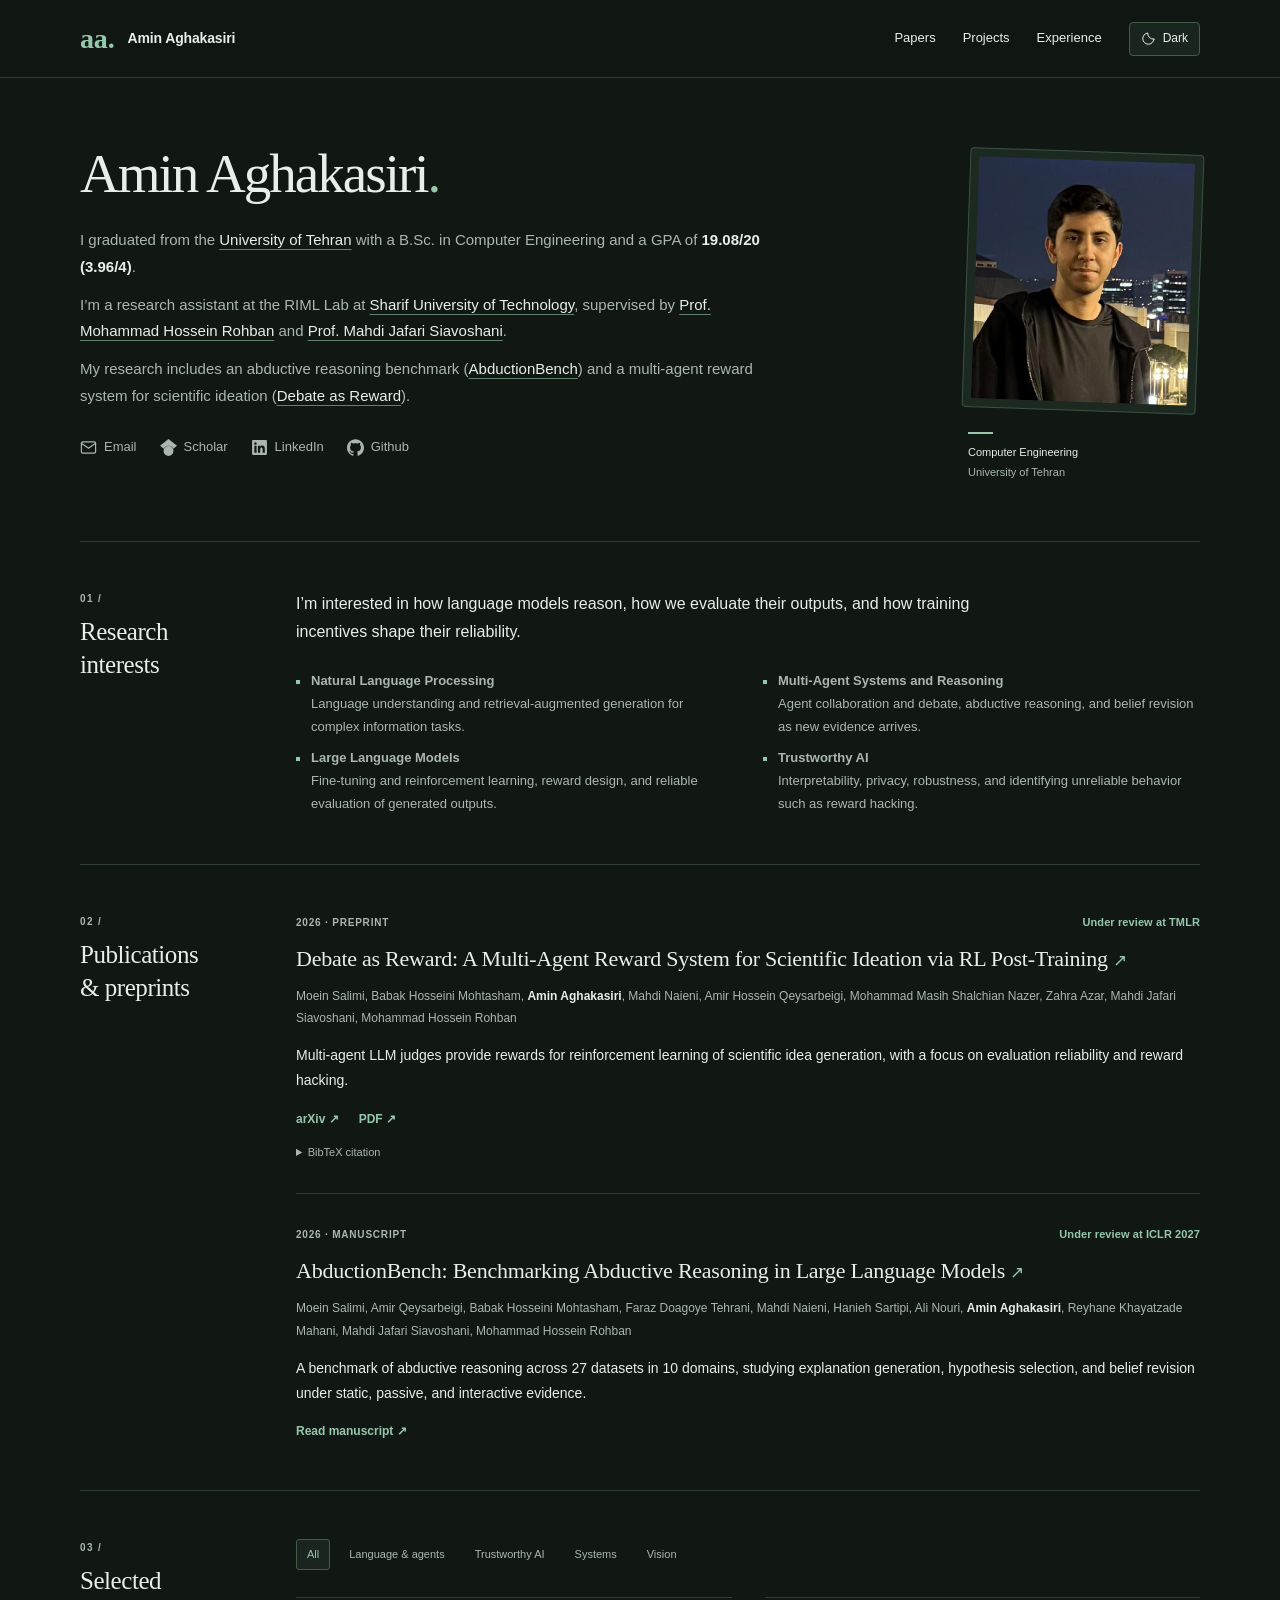
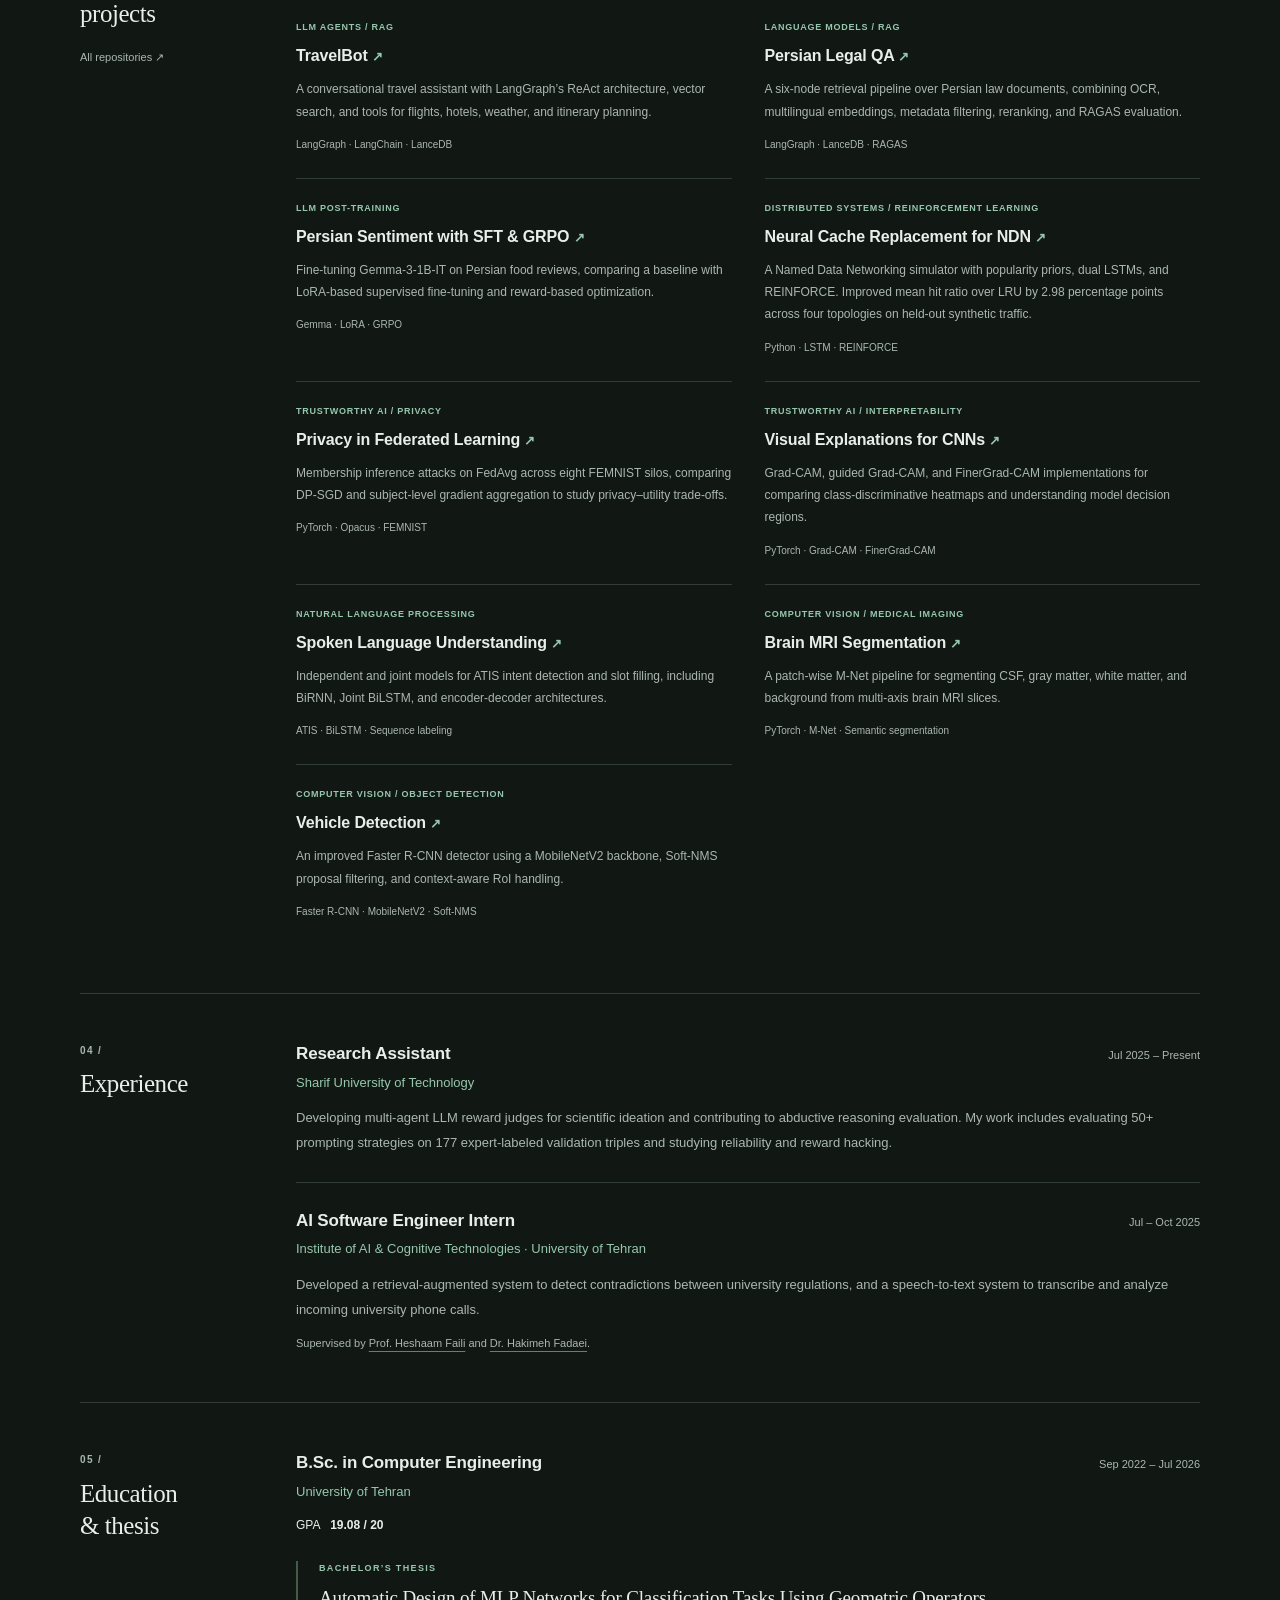
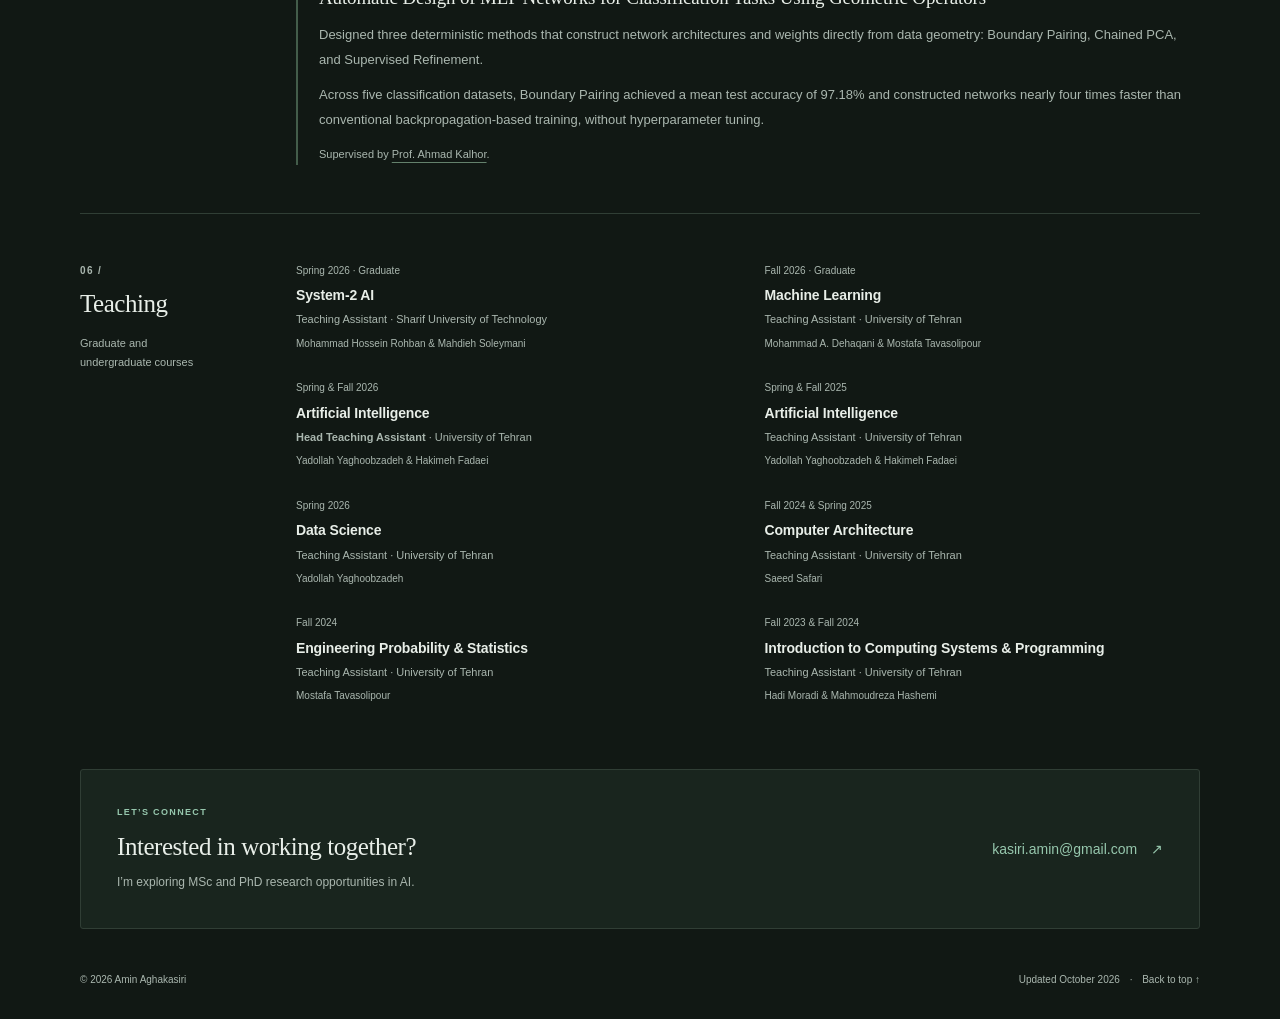
==== commit c4cdd374: "Expand research interest descriptions" ====
--- a/index.html
+++ b/index.html
@@ -78,10 +78,10 @@
         <div class="section-body">
           <p class="section-intro">I’m interested in how language models reason, how we evaluate their outputs, and how training incentives shape their reliability.</p>
           <ul class="interests-list">
-            <li>Natural Language Processing</li>
-            <li>Multi-Agent Systems and Reasoning</li>
-            <li>Large Language Models</li>
-            <li>Trustworthy AI</li>
+            <li><strong>Natural Language Processing</strong><br>Language understanding and retrieval-augmented generation for complex information tasks.</li>
+            <li><strong>Multi-Agent Systems and Reasoning</strong><br>Agent collaboration and debate, abductive reasoning, and belief revision as new evidence arrives.</li>
+            <li><strong>Large Language Models</strong><br>Fine-tuning and reinforcement learning, reward design, and reliable evaluation of generated outputs.</li>
+            <li><strong>Trustworthy AI</strong><br>Interpretability, privacy, robustness, and identifying unreliable behavior such as reward hacking.</li>
           </ul>
         </div>
       </section>
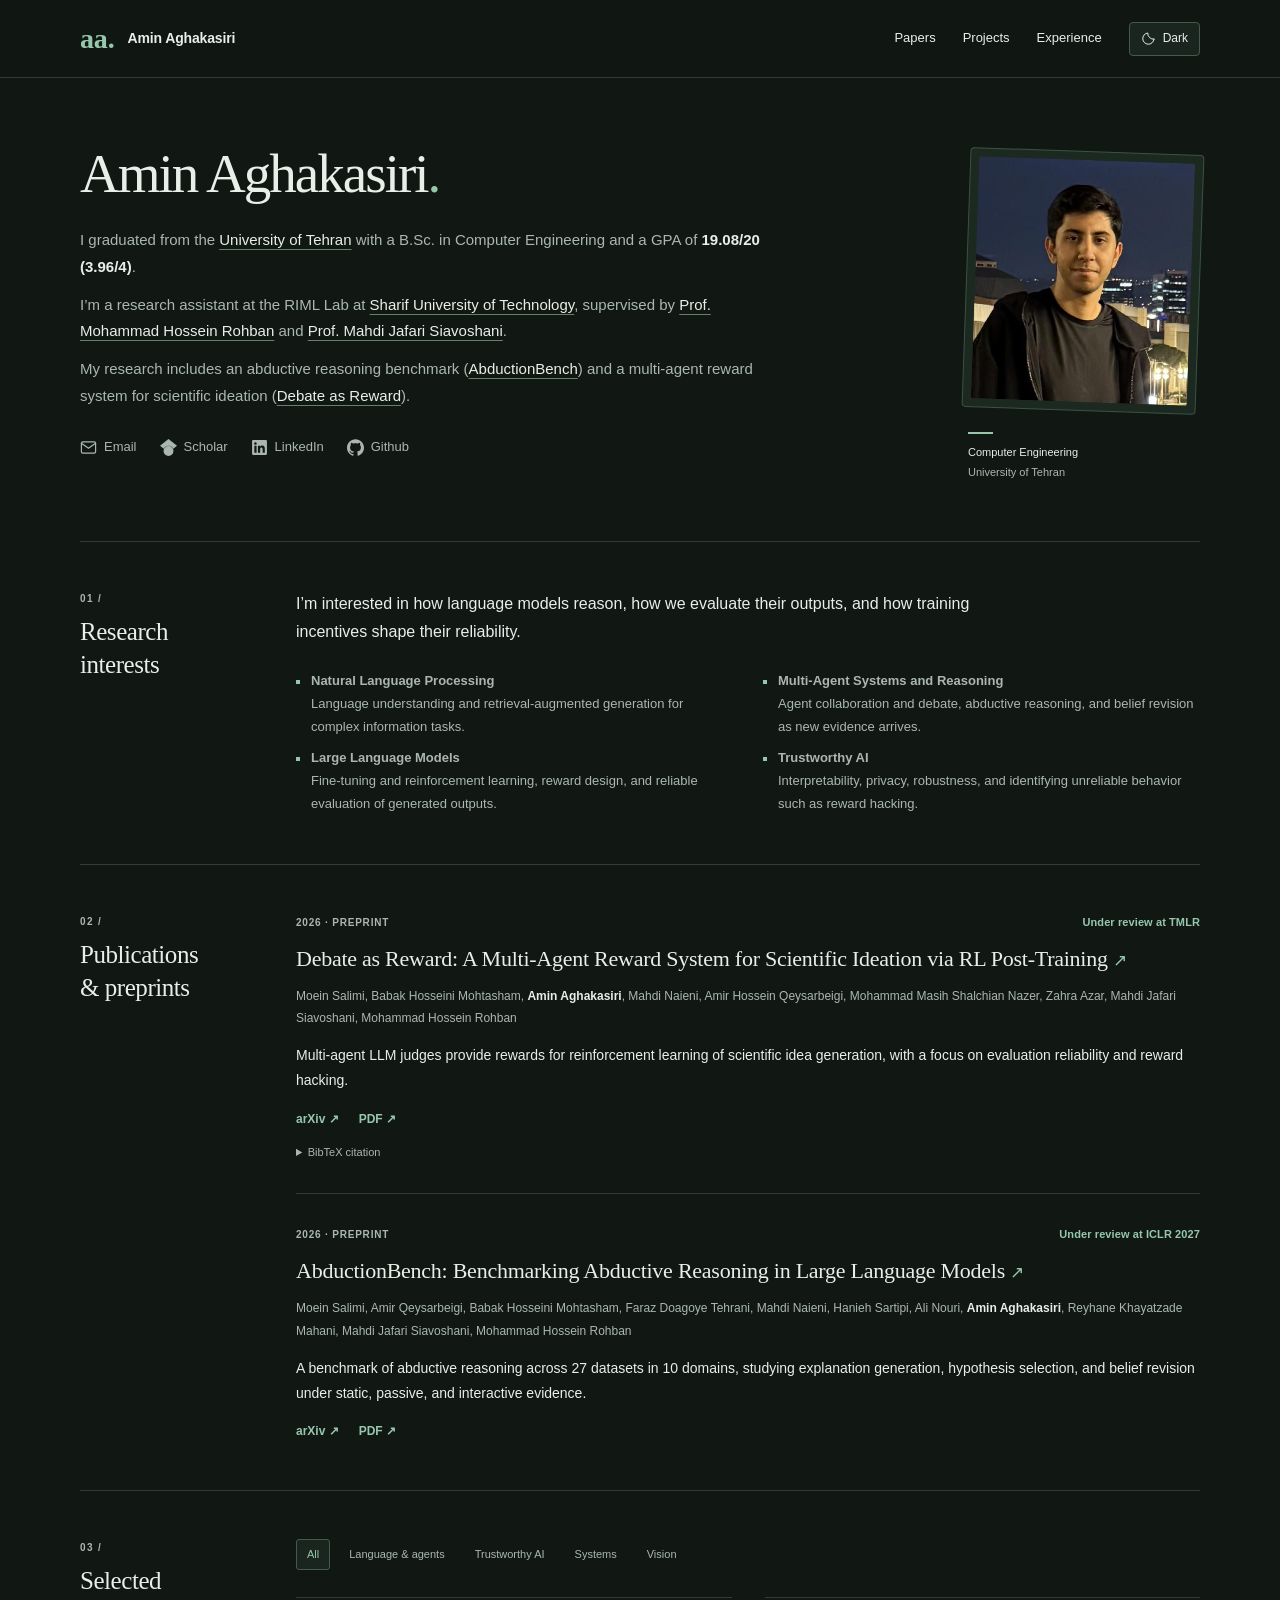
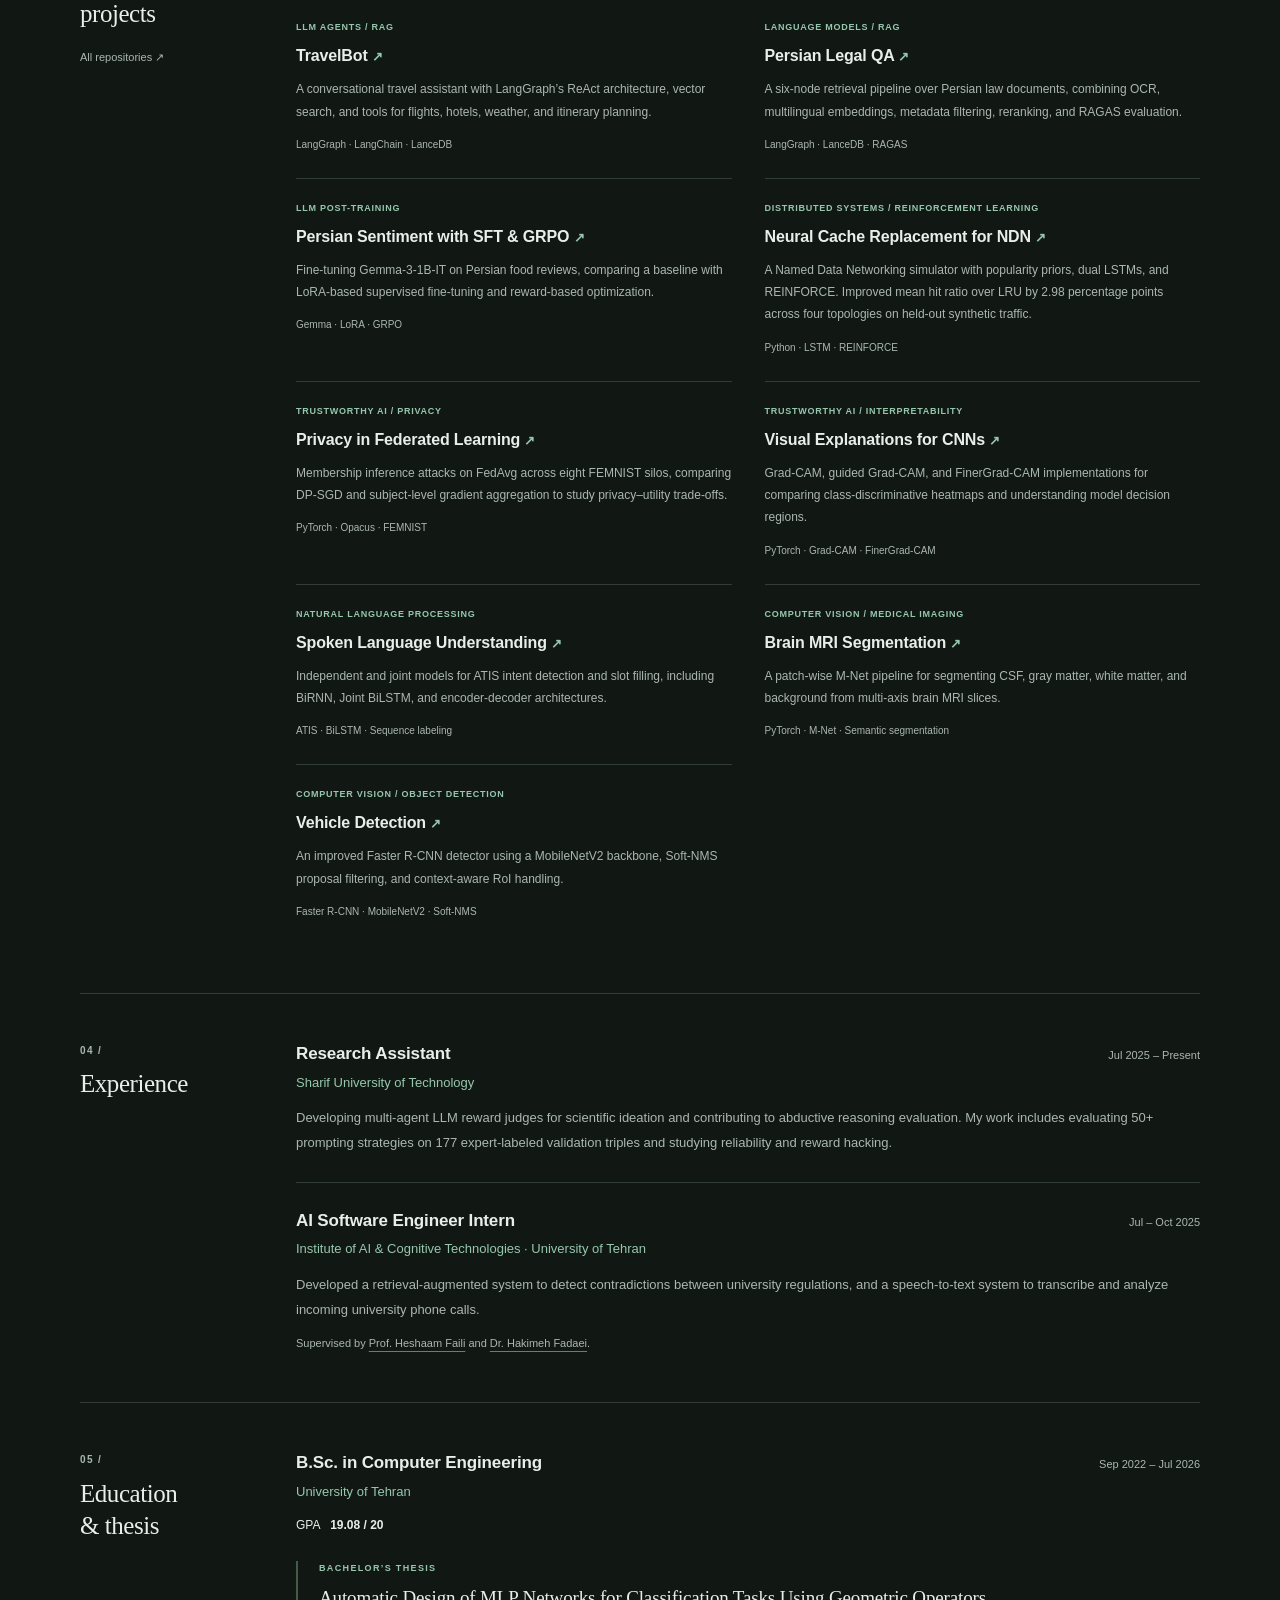
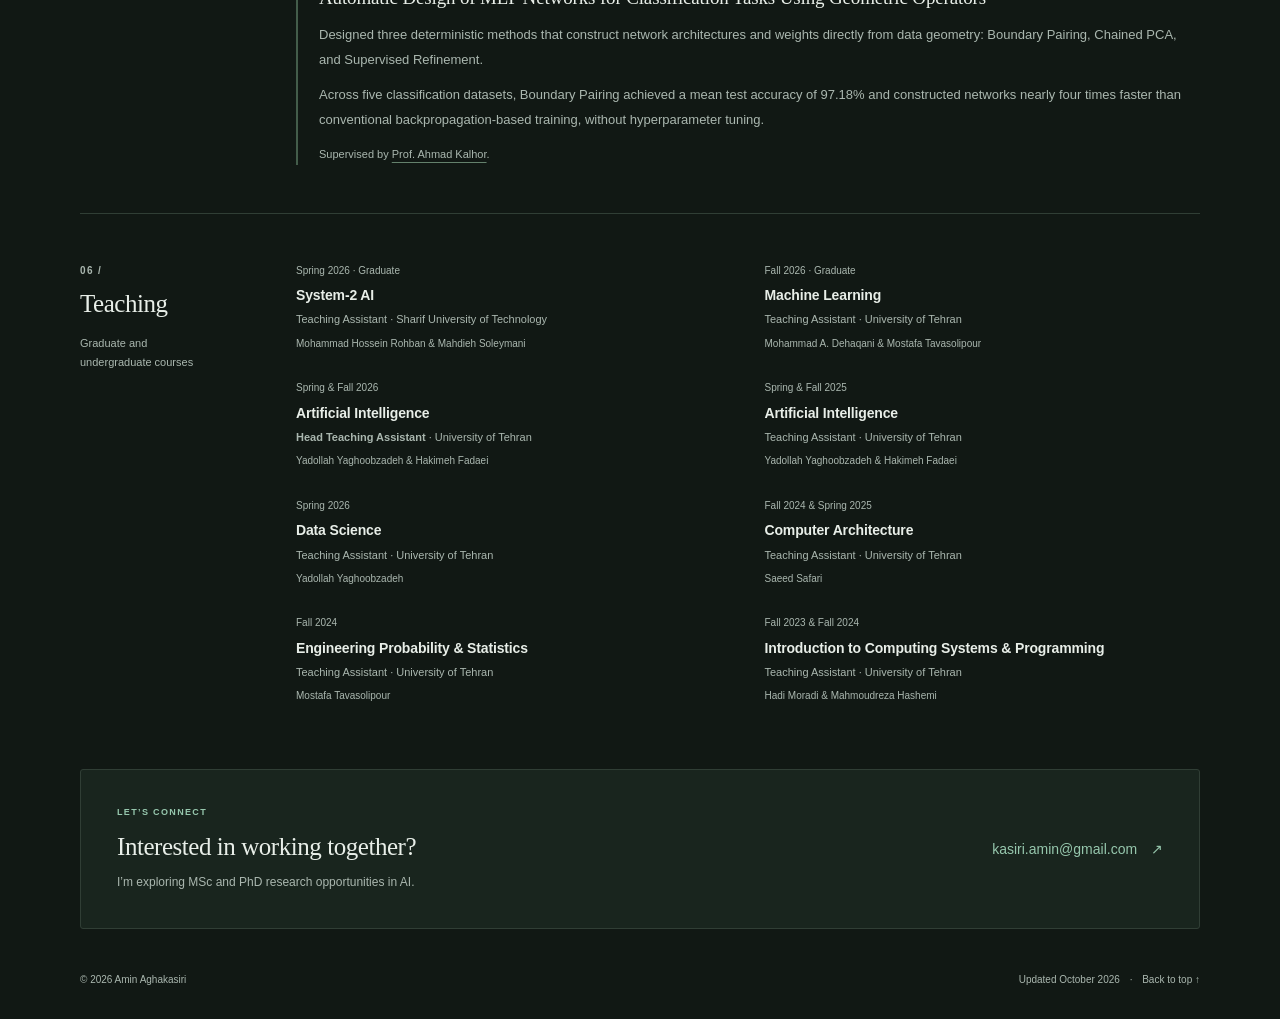
==== commit ce108890: "Update AbductionBench publication links to arXiv preprint" ====
--- a/index.html
+++ b/index.html
@@ -106,11 +106,11 @@
 }</code></pre></div></details>
           </article>
           <article class="publication" id="abductionbench">
-            <div class="entry-meta"><span>2026 · Manuscript</span><span class="review-status">Under review at ICLR 2027</span></div>
-            <h3><a href="https://drive.google.com/file/d/1xavKQbgfeFD01yzsQydU6oQmpNNIa9wr/view?usp=sharing" target="_blank" rel="noopener">AbductionBench: Benchmarking Abductive Reasoning in Large Language Models <span class="title-arrow" aria-hidden="true">↗</span></a></h3>
+            <div class="entry-meta"><span>2026 · Preprint</span><span class="review-status">Under review at ICLR 2027</span></div>
+            <h3><a href="https://arxiv.org/abs/2611.10705" target="_blank" rel="noopener">AbductionBench: Benchmarking Abductive Reasoning in Large Language Models <span class="title-arrow" aria-hidden="true">↗</span></a></h3>
             <p class="authors">Moein Salimi, Amir Qeysarbeigi, Babak Hosseini Mohtasham, Faraz Doagoye Tehrani, Mahdi Naieni, Hanieh Sartipi, Ali Nouri, <strong>Amin Aghakasiri</strong>, Reyhane Khayatzade Mahani, Mahdi Jafari Siavoshani, Mohammad Hossein Rohban</p>
             <p class="entry-description">A benchmark of abductive reasoning across 27 datasets in 10 domains, studying explanation generation, hypothesis selection, and belief revision under static, passive, and interactive evidence.</p>
-            <div class="paper-links"><a href="https://drive.google.com/file/d/1xavKQbgfeFD01yzsQydU6oQmpNNIa9wr/view?usp=sharing" target="_blank" rel="noopener">Read manuscript <span aria-hidden="true">↗</span></a></div>
+            <div class="paper-links"><a href="https://arxiv.org/abs/2611.10705" target="_blank" rel="noopener">arXiv <span aria-hidden="true">↗</span></a><a href="https://arxiv.org/pdf/2611.10705" target="_blank" rel="noopener">PDF <span aria-hidden="true">↗</span></a></div>
           </article>
         </div>
       </section>
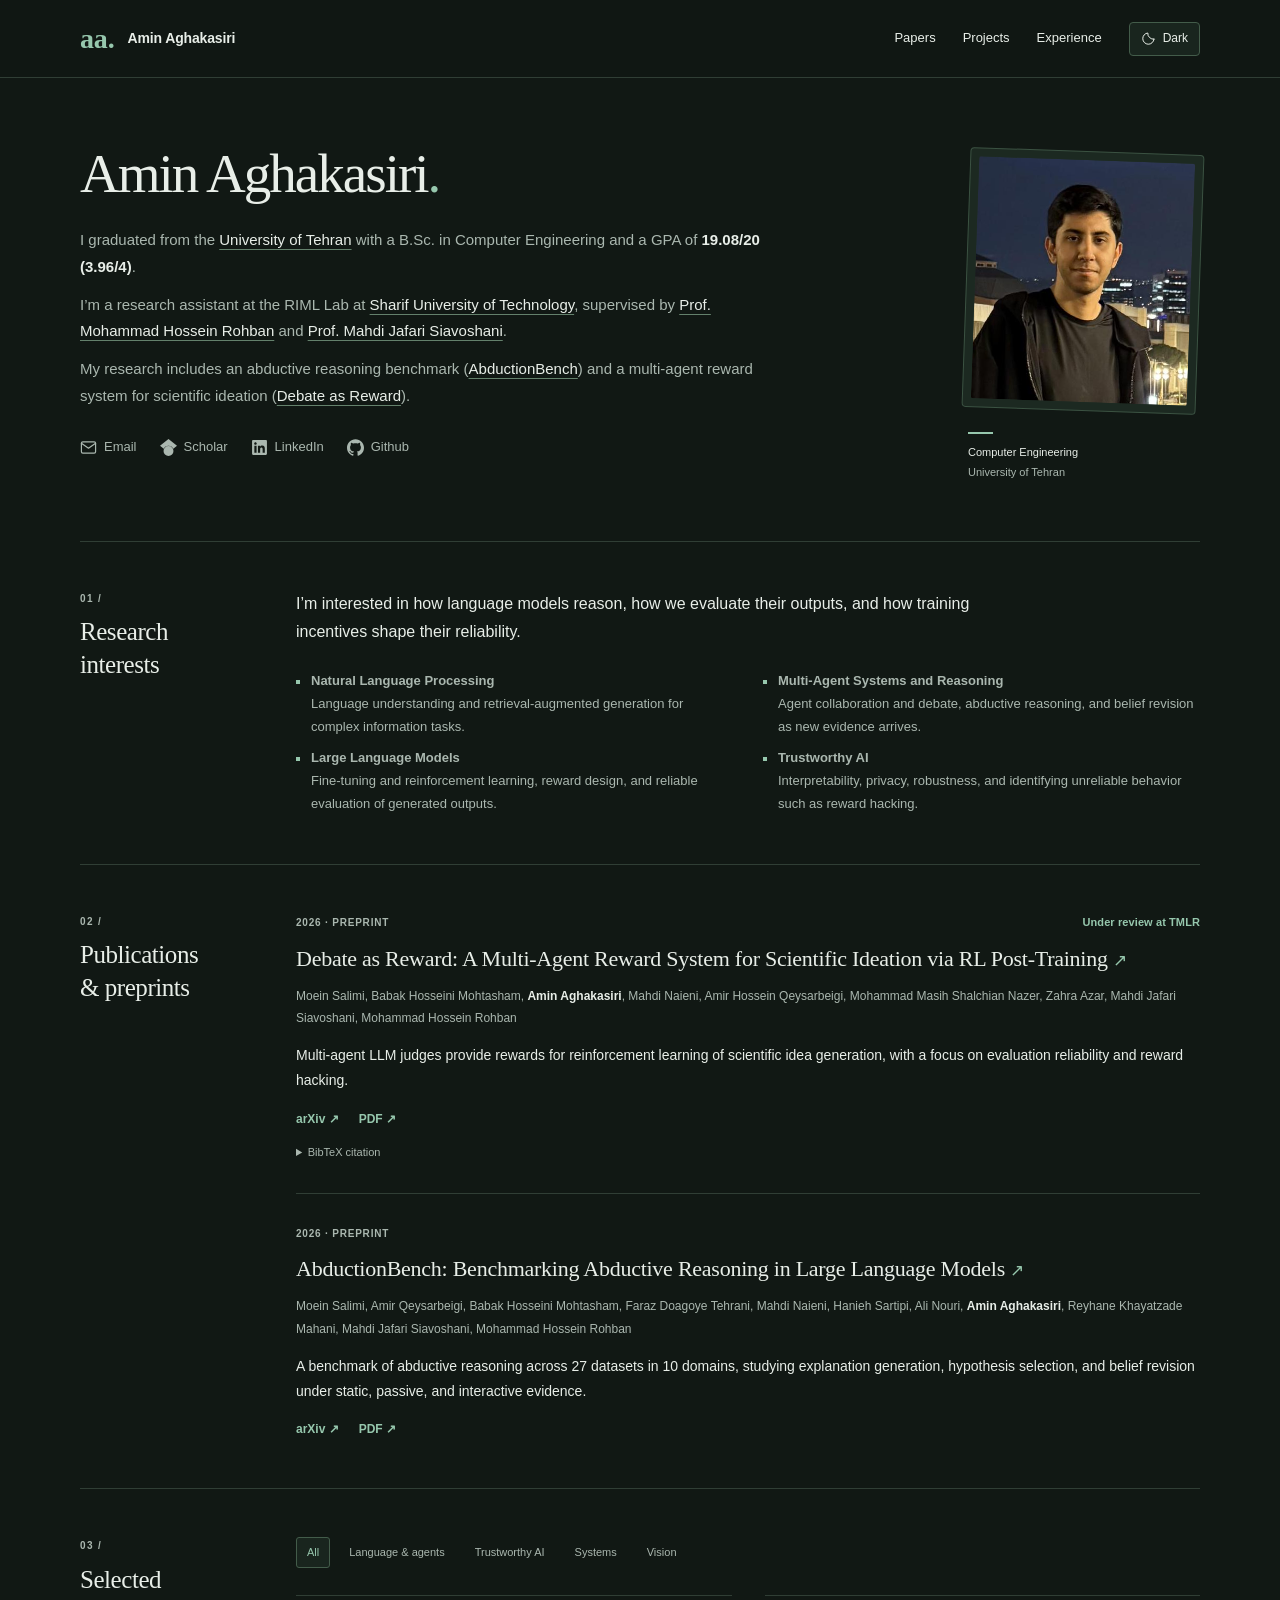
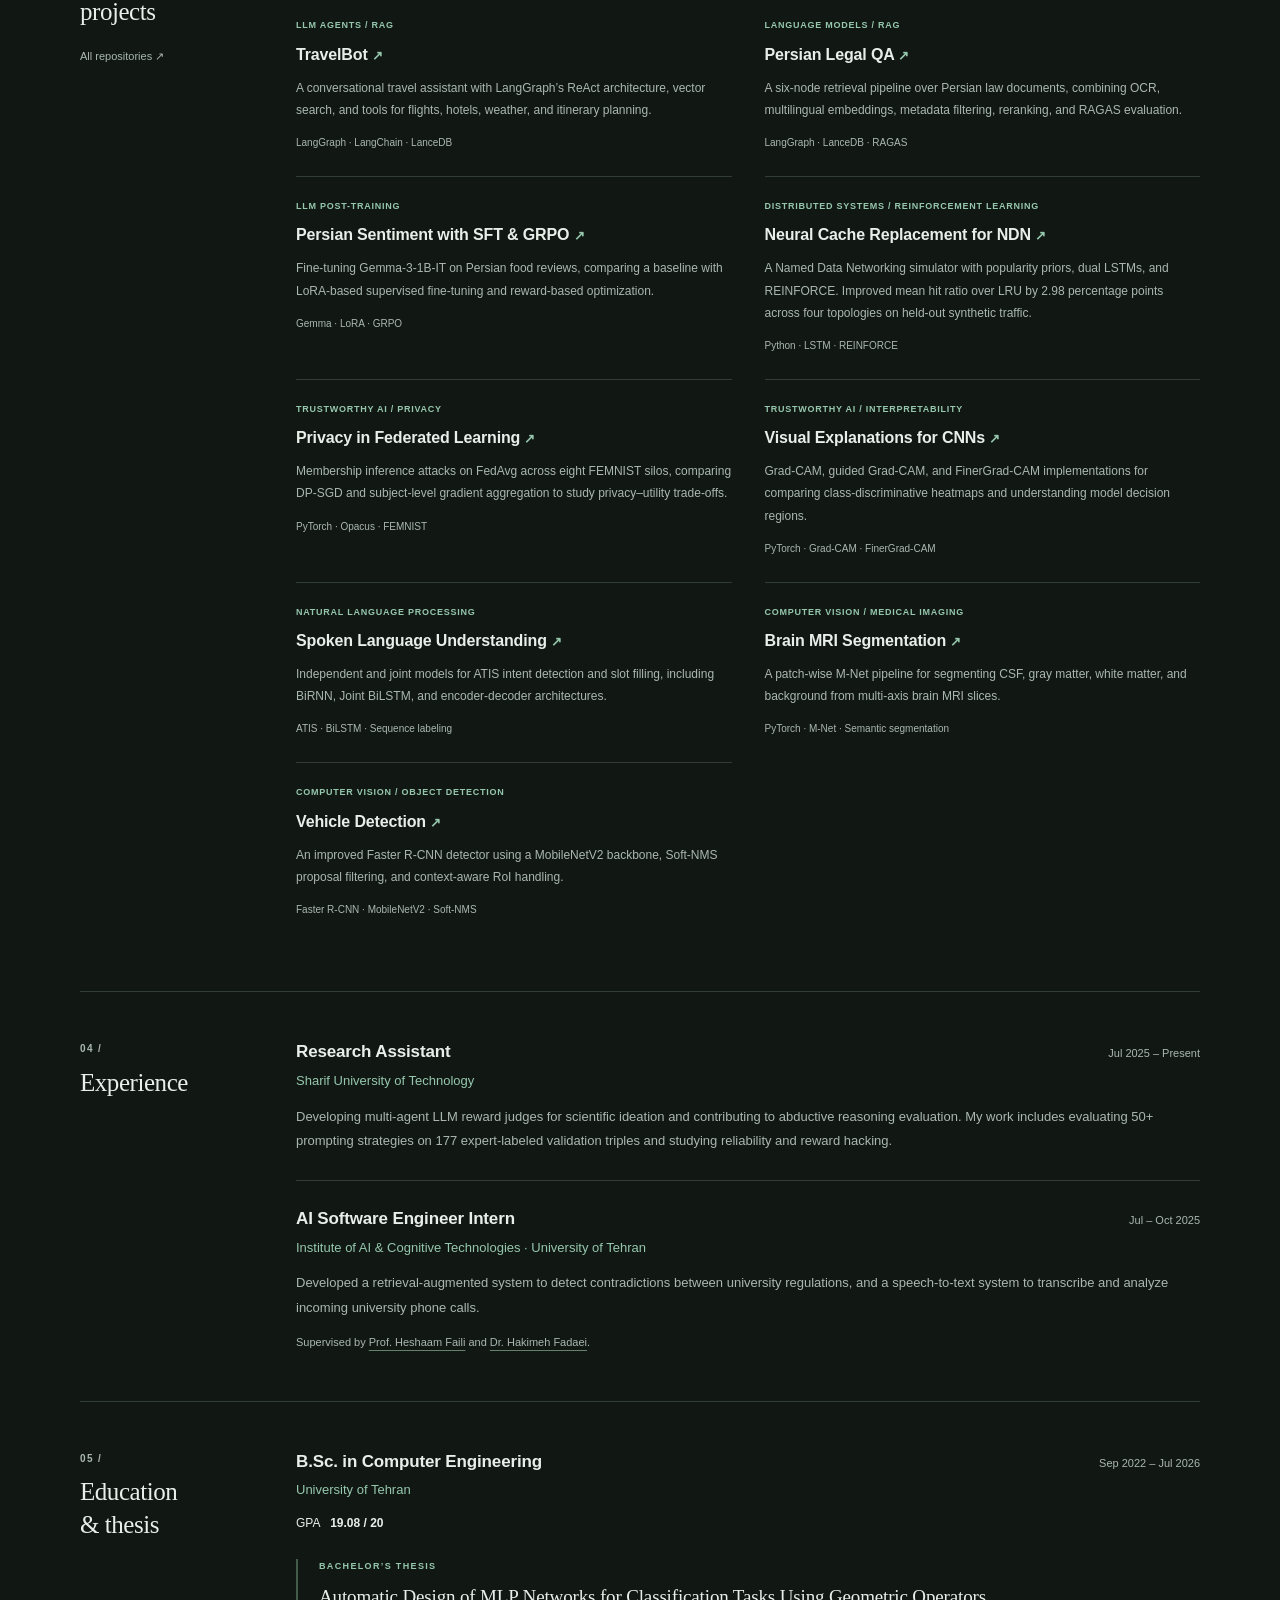
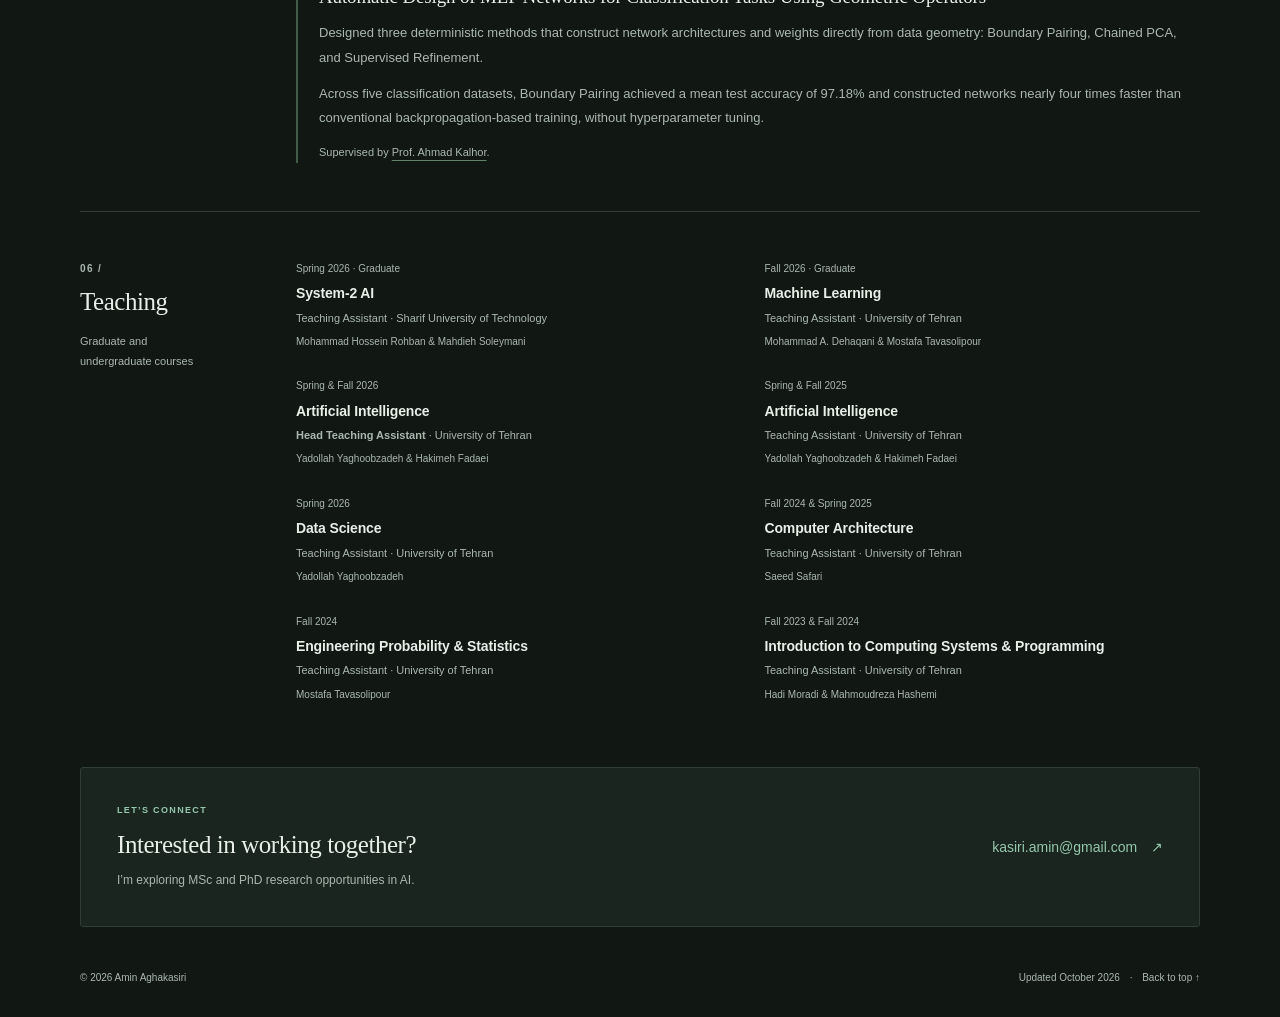
==== commit a27b3404: "Update index.html" ====
--- a/index.html
+++ b/index.html
@@ -106,7 +106,7 @@
 }</code></pre></div></details>
           </article>
           <article class="publication" id="abductionbench">
-            <div class="entry-meta"><span>2026 · Preprint</span><span class="review-status">Under review at ICLR 2027</span></div>
+            <div class="entry-meta"><span>2026 · Preprint</span></div>
             <h3><a href="https://arxiv.org/abs/2611.10705" target="_blank" rel="noopener">AbductionBench: Benchmarking Abductive Reasoning in Large Language Models <span class="title-arrow" aria-hidden="true">↗</span></a></h3>
             <p class="authors">Moein Salimi, Amir Qeysarbeigi, Babak Hosseini Mohtasham, Faraz Doagoye Tehrani, Mahdi Naieni, Hanieh Sartipi, Ali Nouri, <strong>Amin Aghakasiri</strong>, Reyhane Khayatzade Mahani, Mahdi Jafari Siavoshani, Mohammad Hossein Rohban</p>
             <p class="entry-description">A benchmark of abductive reasoning across 27 datasets in 10 domains, studying explanation generation, hypothesis selection, and belief revision under static, passive, and interactive evidence.</p>
